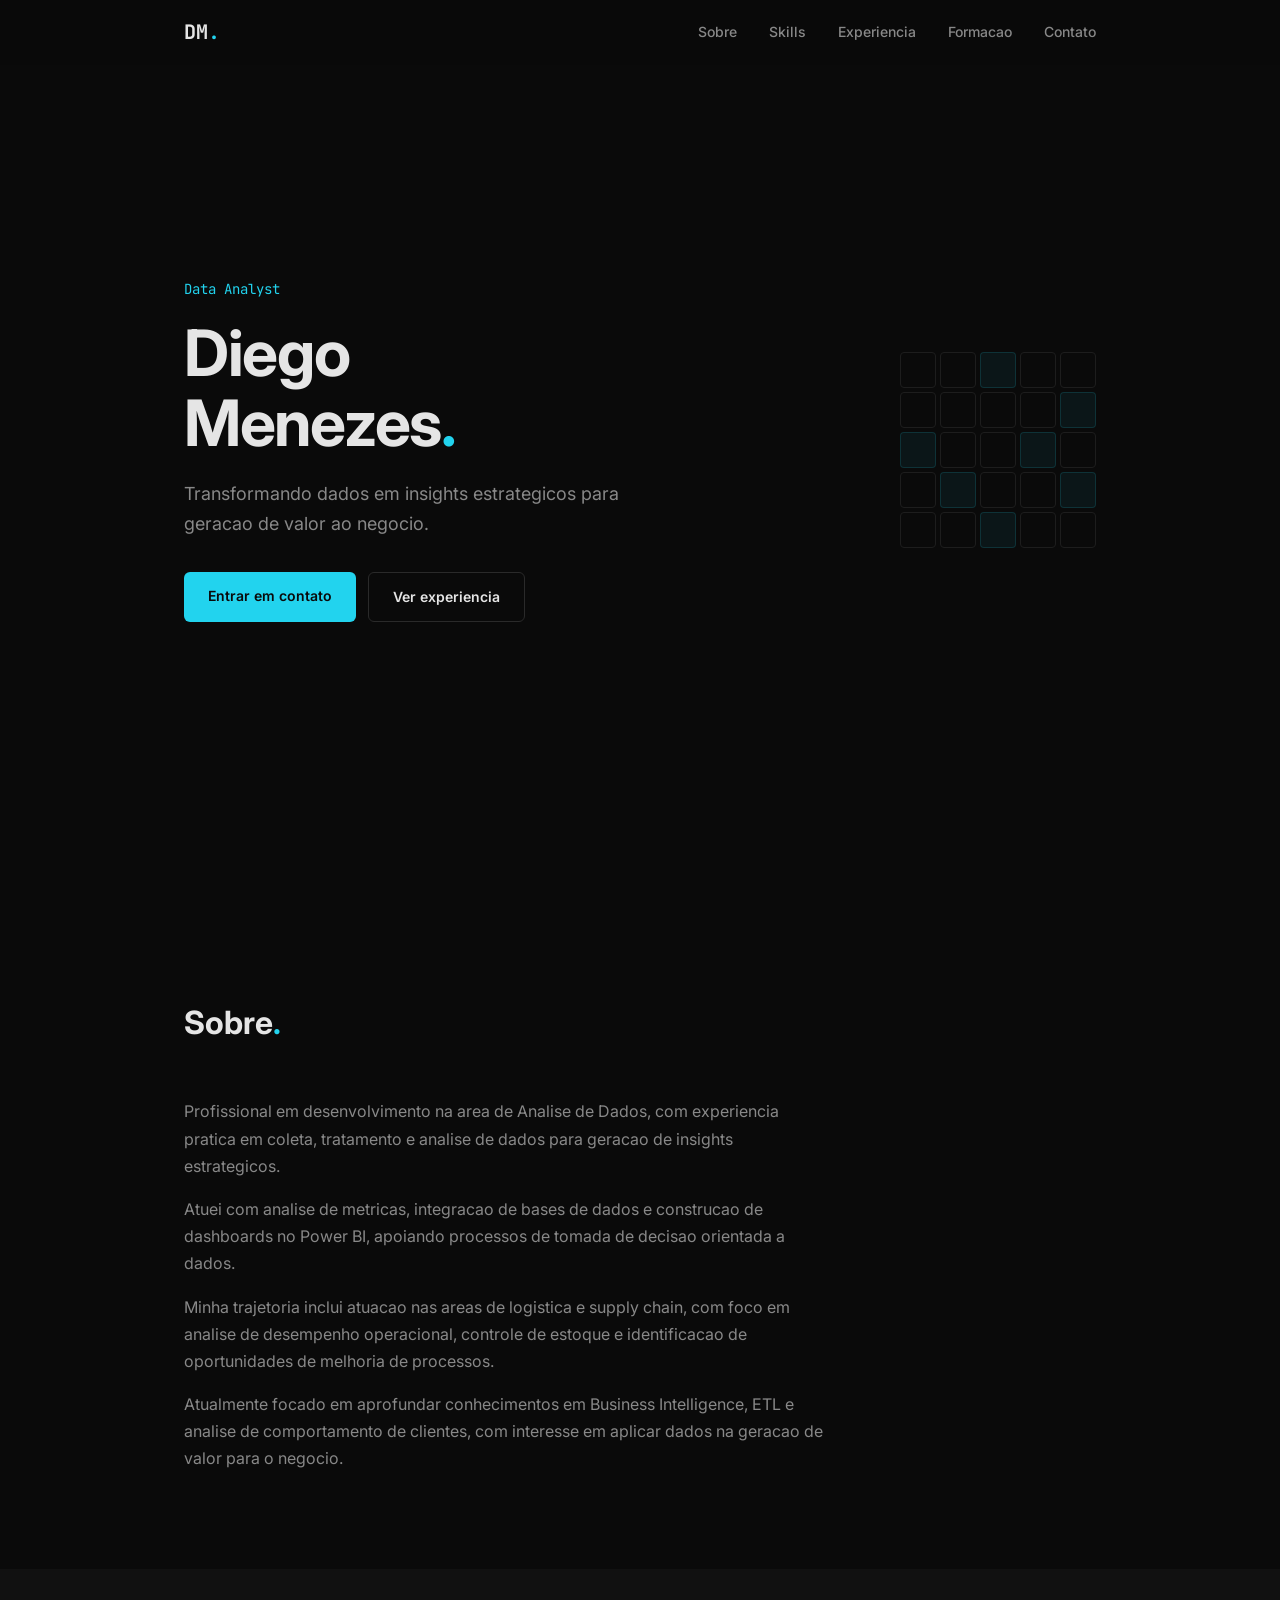
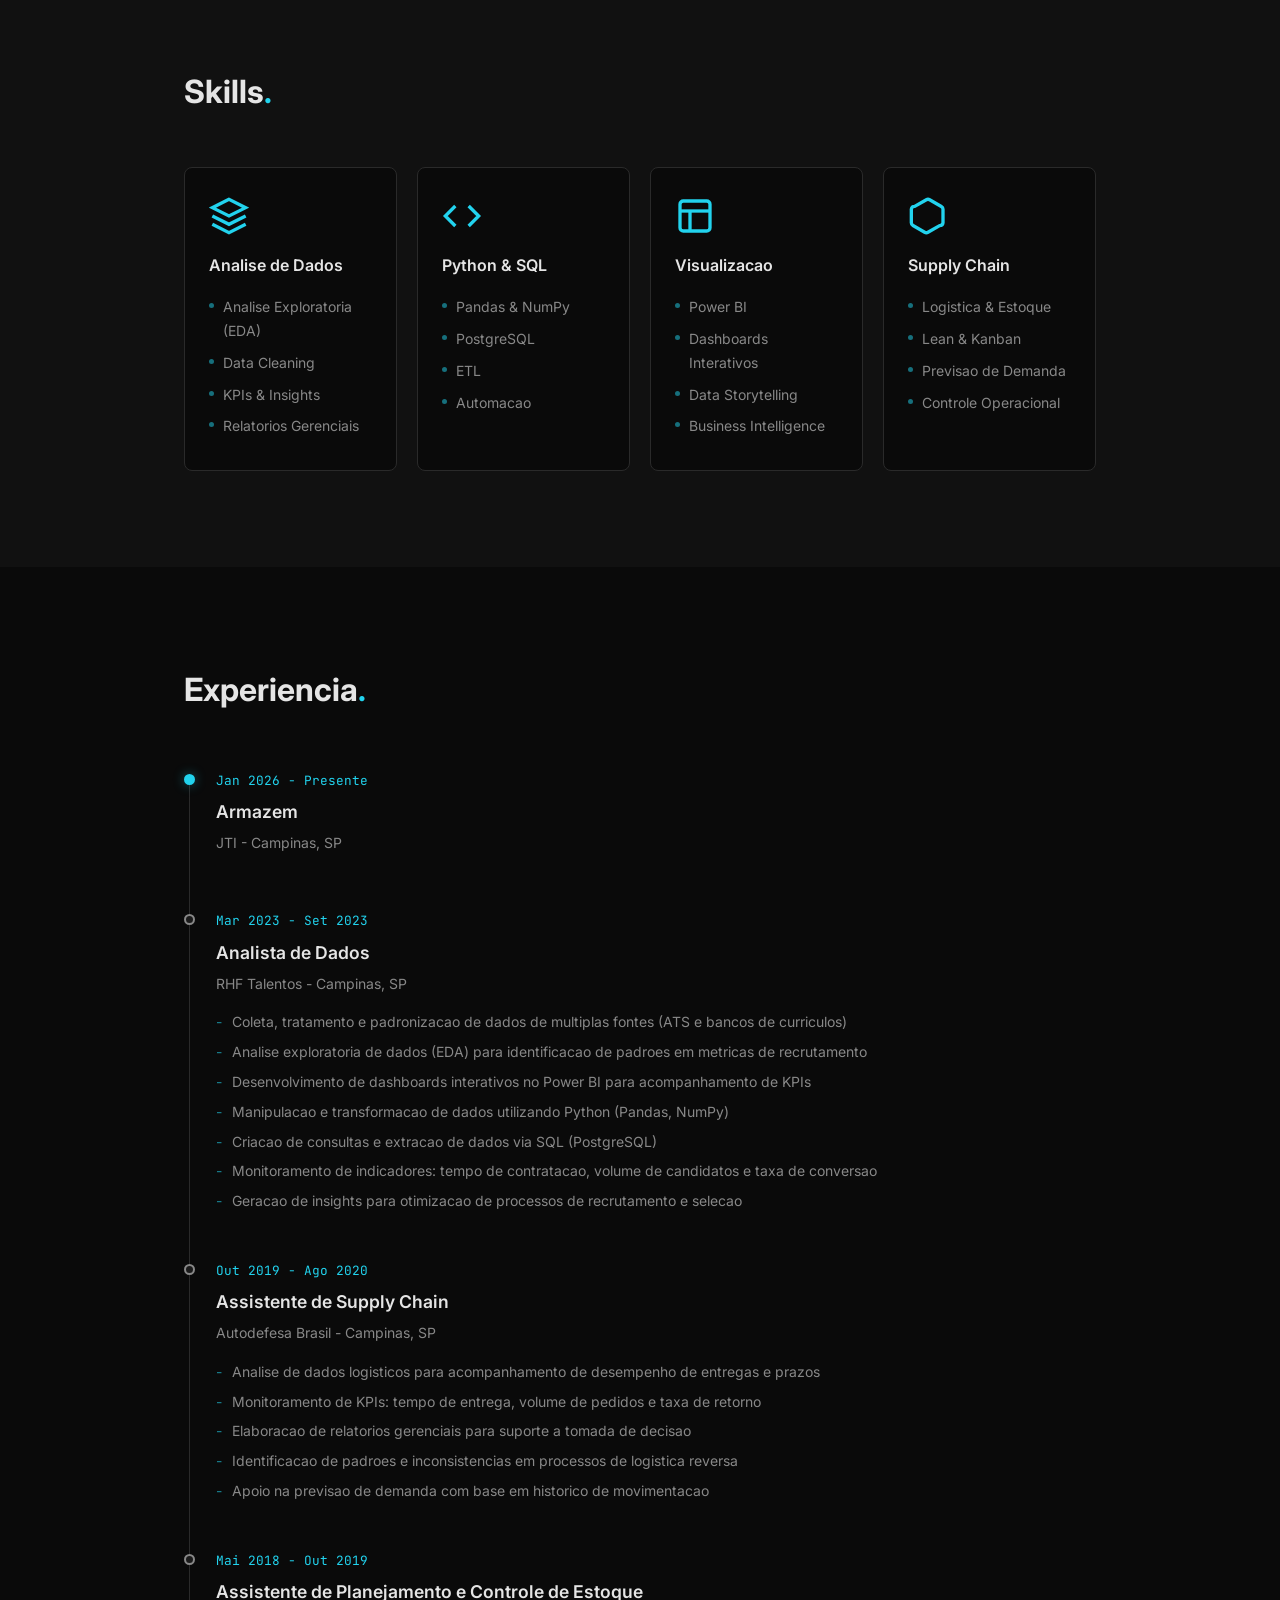
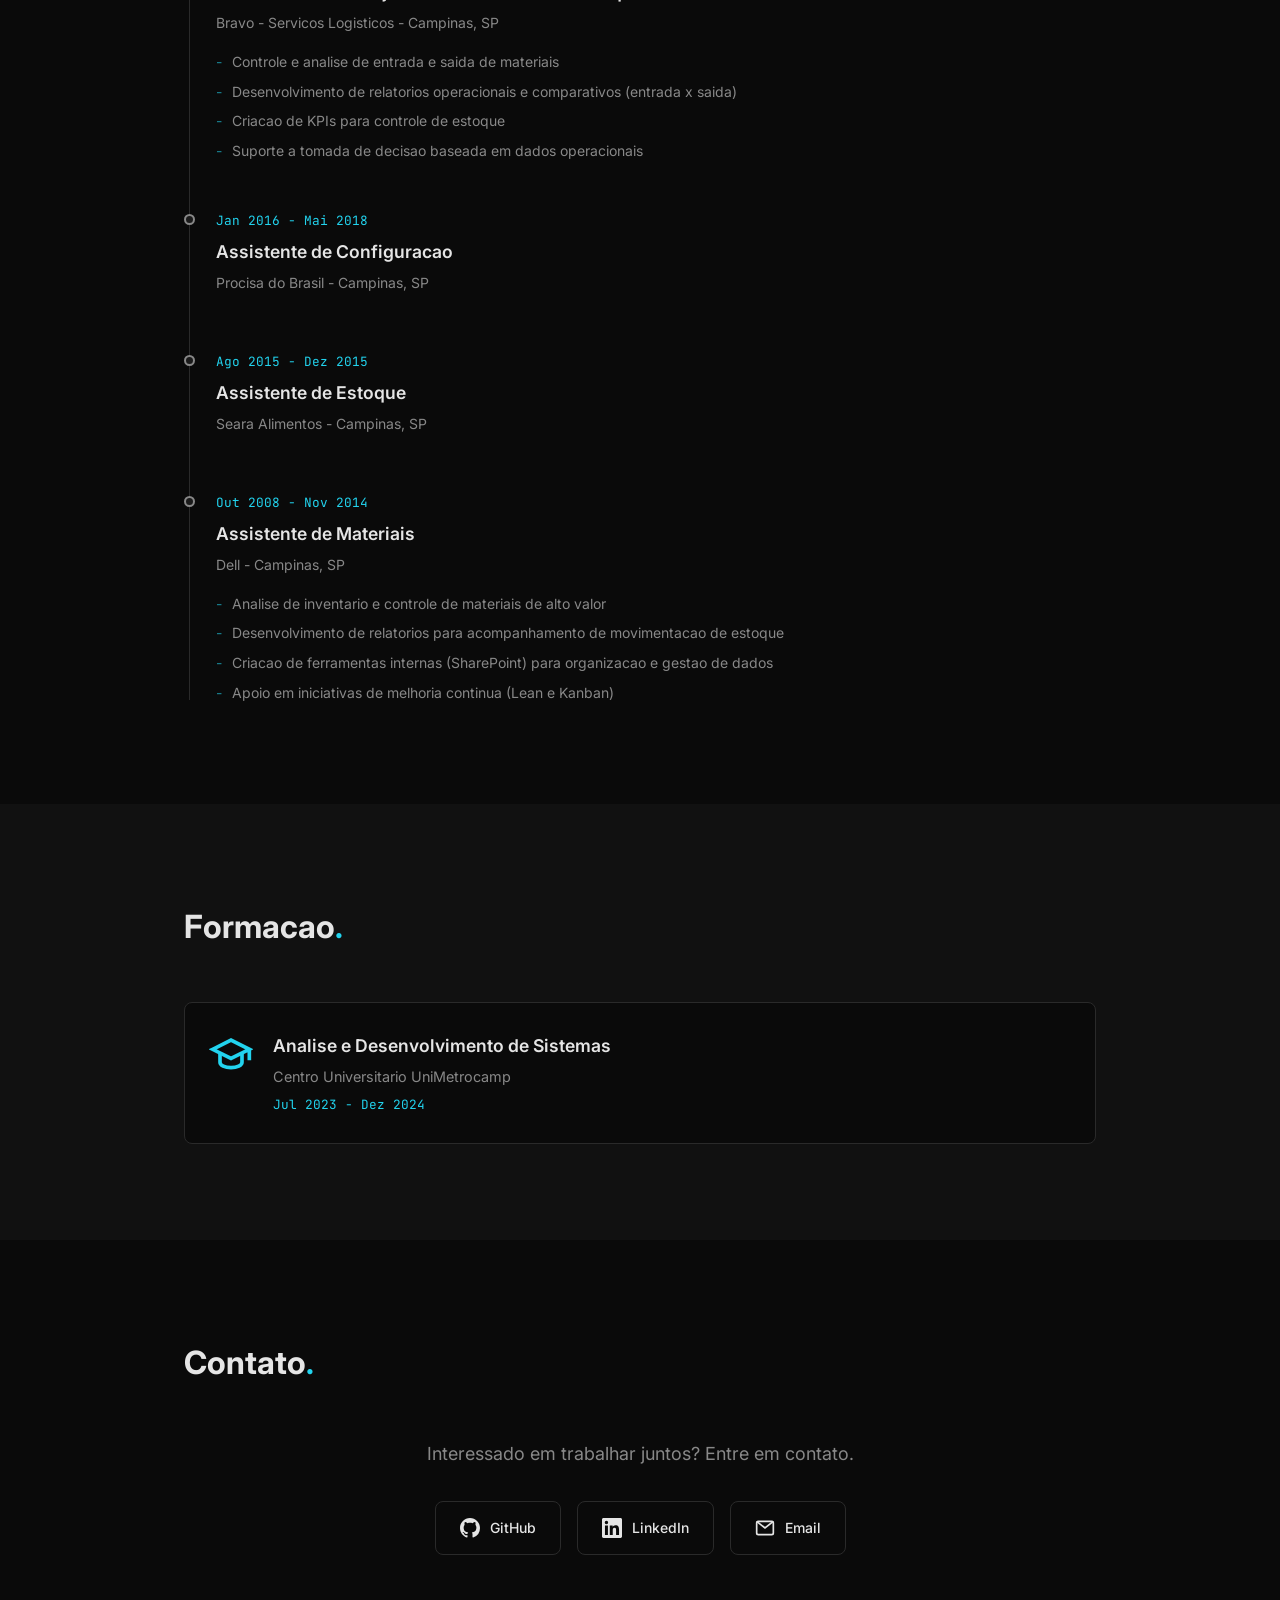
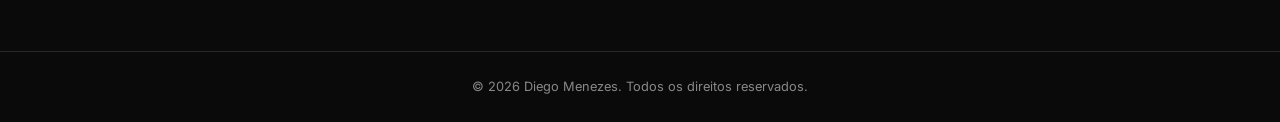
==== index.html @ 7a28c8d1 "Initial portfolio site for GitHub Pages Data Analyst portfolio with sections for about, skills, expe" ====
<!DOCTYPE html>
<html lang="pt-BR">
<head>
    <meta charset="UTF-8">
    <meta name="viewport" content="width=device-width, initial-scale=1.0">
    <title>Diego Menezes | Data Analyst</title>
    <meta name="description" content="Diego Menezes - Data Analyst especializado em Python, SQL, Power BI e Business Intelligence">
    <link rel="stylesheet" href="style.css">
    <link rel="preconnect" href="https://fonts.googleapis.com">
    <link rel="preconnect" href="https://fonts.gstatic.com" crossorigin>
    <link href="https://fonts.googleapis.com/css2?family=Inter:wght@400;500;600;700&family=JetBrains+Mono:wght@400;500&display=swap" rel="stylesheet">
</head>
<body>
    <!-- Navigation -->
    <nav id="navbar">
        <div class="nav-content">
            <a href="#" class="logo">DM<span class="accent">.</span></a>
            <ul class="nav-links">
                <li><a href="#about">Sobre</a></li>
                <li><a href="#skills">Skills</a></li>
                <li><a href="#experience">Experiencia</a></li>
                <li><a href="#education">Formacao</a></li>
                <li><a href="#contact">Contato</a></li>
            </ul>
            <button class="menu-toggle" aria-label="Menu">
                <span></span>
                <span></span>
                <span></span>
            </button>
        </div>
    </nav>

    <!-- Hero -->
    <header id="hero">
        <div class="hero-content">
            <p class="hero-tag">Data Analyst</p>
            <h1>Diego<br>Menezes<span class="accent">.</span></h1>
            <p class="hero-desc">Transformando dados em insights estrategicos para geracao de valor ao negocio.</p>
            <div class="hero-cta">
                <a href="#contact" class="btn btn-primary">Entrar em contato</a>
                <a href="#experience" class="btn btn-outline">Ver experiencia</a>
            </div>
        </div>
        <div class="hero-visual">
            <div class="data-grid">
                <div class="grid-cell"></div><div class="grid-cell"></div><div class="grid-cell active"></div><div class="grid-cell"></div><div class="grid-cell"></div>
                <div class="grid-cell"></div><div class="grid-cell active"></div><div class="grid-cell"></div><div class="grid-cell"></div><div class="grid-cell active"></div>
                <div class="grid-cell active"></div><div class="grid-cell"></div><div class="grid-cell"></div><div class="grid-cell active"></div><div class="grid-cell"></div>
                <div class="grid-cell"></div><div class="grid-cell active"></div><div class="grid-cell"></div><div class="grid-cell"></div><div class="grid-cell active"></div>
                <div class="grid-cell"></div><div class="grid-cell"></div><div class="grid-cell active"></div><div class="grid-cell"></div><div class="grid-cell"></div>
            </div>
        </div>
    </header>

    <!-- About -->
    <section id="about" class="section">
        <div class="container">
            <h2 class="section-title">Sobre<span class="accent">.</span></h2>
            <div class="about-content">
                <p>Profissional em desenvolvimento na area de Analise de Dados, com experiencia pratica em coleta, tratamento e analise de dados para geracao de insights estrategicos.</p>
                <p>Atuei com analise de metricas, integracao de bases de dados e construcao de dashboards no Power BI, apoiando processos de tomada de decisao orientada a dados.</p>
                <p>Minha trajetoria inclui atuacao nas areas de logistica e supply chain, com foco em analise de desempenho operacional, controle de estoque e identificacao de oportunidades de melhoria de processos.</p>
                <p>Atualmente focado em aprofundar conhecimentos em Business Intelligence, ETL e analise de comportamento de clientes, com interesse em aplicar dados na geracao de valor para o negocio.</p>
            </div>
        </div>
    </section>

    <!-- Skills -->
    <section id="skills" class="section section-alt">
        <div class="container">
            <h2 class="section-title">Skills<span class="accent">.</span></h2>
            <div class="skills-grid">
                <div class="skill-card">
                    <div class="skill-icon">
                        <svg viewBox="0 0 24 24" fill="none" stroke="currentColor" stroke-width="2"><path d="M12 2L2 7l10 5 10-5-10-5zM2 17l10 5 10-5M2 12l10 5 10-5"/></svg>
                    </div>
                    <h3>Analise de Dados</h3>
                    <ul>
                        <li>Analise Exploratoria (EDA)</li>
                        <li>Data Cleaning</li>
                        <li>KPIs & Insights</li>
                        <li>Relatorios Gerenciais</li>
                    </ul>
                </div>
                <div class="skill-card">
                    <div class="skill-icon">
                        <svg viewBox="0 0 24 24" fill="none" stroke="currentColor" stroke-width="2"><polyline points="16 18 22 12 16 6"/><polyline points="8 6 2 12 8 18"/></svg>
                    </div>
                    <h3>Python & SQL</h3>
                    <ul>
                        <li>Pandas & NumPy</li>
                        <li>PostgreSQL</li>
                        <li>ETL</li>
                        <li>Automacao</li>
                    </ul>
                </div>
                <div class="skill-card">
                    <div class="skill-icon">
                        <svg viewBox="0 0 24 24" fill="none" stroke="currentColor" stroke-width="2"><rect x="3" y="3" width="18" height="18" rx="2"/><line x1="3" y1="9" x2="21" y2="9"/><line x1="9" y1="21" x2="9" y2="9"/></svg>
                    </div>
                    <h3>Visualizacao</h3>
                    <ul>
                        <li>Power BI</li>
                        <li>Dashboards Interativos</li>
                        <li>Data Storytelling</li>
                        <li>Business Intelligence</li>
                    </ul>
                </div>
                <div class="skill-card">
                    <div class="skill-icon">
                        <svg viewBox="0 0 24 24" fill="none" stroke="currentColor" stroke-width="2"><path d="M21 16V8a2 2 0 00-1-1.73l-7-4a2 2 0 00-2 0l-7 4A2 2 0 002 8v8a2 2 0 001 1.73l7 4a2 2 0 002 0l7-4A2 2 0 0021 16z"/></svg>
                    </div>
                    <h3>Supply Chain</h3>
                    <ul>
                        <li>Logistica & Estoque</li>
                        <li>Lean & Kanban</li>
                        <li>Previsao de Demanda</li>
                        <li>Controle Operacional</li>
                    </ul>
                </div>
            </div>
        </div>
    </section>

    <!-- Experience -->
    <section id="experience" class="section">
        <div class="container">
            <h2 class="section-title">Experiencia<span class="accent">.</span></h2>
            <div class="timeline">
                <div class="timeline-item current">
                    <div class="timeline-marker"></div>
                    <div class="timeline-content">
                        <span class="timeline-date">Jan 2026 - Presente</span>
                        <h3>Armazem</h3>
                        <p class="timeline-company">JTI - Campinas, SP</p>
                    </div>
                </div>
                <div class="timeline-item">
                    <div class="timeline-marker"></div>
                    <div class="timeline-content">
                        <span class="timeline-date">Mar 2023 - Set 2023</span>
                        <h3>Analista de Dados</h3>
                        <p class="timeline-company">RHF Talentos - Campinas, SP</p>
                        <ul class="timeline-details">
                            <li>Coleta, tratamento e padronizacao de dados de multiplas fontes (ATS e bancos de curriculos)</li>
                            <li>Analise exploratoria de dados (EDA) para identificacao de padroes em metricas de recrutamento</li>
                            <li>Desenvolvimento de dashboards interativos no Power BI para acompanhamento de KPIs</li>
                            <li>Manipulacao e transformacao de dados utilizando Python (Pandas, NumPy)</li>
                            <li>Criacao de consultas e extracao de dados via SQL (PostgreSQL)</li>
                            <li>Monitoramento de indicadores: tempo de contratacao, volume de candidatos e taxa de conversao</li>
                            <li>Geracao de insights para otimizacao de processos de recrutamento e selecao</li>
                        </ul>
                    </div>
                </div>
                <div class="timeline-item">
                    <div class="timeline-marker"></div>
                    <div class="timeline-content">
                        <span class="timeline-date">Out 2019 - Ago 2020</span>
                        <h3>Assistente de Supply Chain</h3>
                        <p class="timeline-company">Autodefesa Brasil - Campinas, SP</p>
                        <ul class="timeline-details">
                            <li>Analise de dados logisticos para acompanhamento de desempenho de entregas e prazos</li>
                            <li>Monitoramento de KPIs: tempo de entrega, volume de pedidos e taxa de retorno</li>
                            <li>Elaboracao de relatorios gerenciais para suporte a tomada de decisao</li>
                            <li>Identificacao de padroes e inconsistencias em processos de logistica reversa</li>
                            <li>Apoio na previsao de demanda com base em historico de movimentacao</li>
                        </ul>
                    </div>
                </div>
                <div class="timeline-item">
                    <div class="timeline-marker"></div>
                    <div class="timeline-content">
                        <span class="timeline-date">Mai 2018 - Out 2019</span>
                        <h3>Assistente de Planejamento e Controle de Estoque</h3>
                        <p class="timeline-company">Bravo - Servicos Logisticos - Campinas, SP</p>
                        <ul class="timeline-details">
                            <li>Controle e analise de entrada e saida de materiais</li>
                            <li>Desenvolvimento de relatorios operacionais e comparativos (entrada x saida)</li>
                            <li>Criacao de KPIs para controle de estoque</li>
                            <li>Suporte a tomada de decisao baseada em dados operacionais</li>
                        </ul>
                    </div>
                </div>
                <div class="timeline-item">
                    <div class="timeline-marker"></div>
                    <div class="timeline-content">
                        <span class="timeline-date">Jan 2016 - Mai 2018</span>
                        <h3>Assistente de Configuracao</h3>
                        <p class="timeline-company">Procisa do Brasil - Campinas, SP</p>
                    </div>
                </div>
                <div class="timeline-item">
                    <div class="timeline-marker"></div>
                    <div class="timeline-content">
                        <span class="timeline-date">Ago 2015 - Dez 2015</span>
                        <h3>Assistente de Estoque</h3>
                        <p class="timeline-company">Seara Alimentos - Campinas, SP</p>
                    </div>
                </div>
                <div class="timeline-item">
                    <div class="timeline-marker"></div>
                    <div class="timeline-content">
                        <span class="timeline-date">Out 2008 - Nov 2014</span>
                        <h3>Assistente de Materiais</h3>
                        <p class="timeline-company">Dell - Campinas, SP</p>
                        <ul class="timeline-details">
                            <li>Analise de inventario e controle de materiais de alto valor</li>
                            <li>Desenvolvimento de relatorios para acompanhamento de movimentacao de estoque</li>
                            <li>Criacao de ferramentas internas (SharePoint) para organizacao e gestao de dados</li>
                            <li>Apoio em iniciativas de melhoria continua (Lean e Kanban)</li>
                        </ul>
                    </div>
                </div>
            </div>
        </div>
    </section>

    <!-- Education -->
    <section id="education" class="section section-alt">
        <div class="container">
            <h2 class="section-title">Formacao<span class="accent">.</span></h2>
            <div class="education-card">
                <div class="edu-icon">
                    <svg viewBox="0 0 24 24" fill="none" stroke="currentColor" stroke-width="2"><path d="M22 10v6M2 10l10-5 10 5-10 5z"/><path d="M6 12v5c0 1.66 2.69 3 6 3s6-1.34 6-3v-5"/></svg>
                </div>
                <div>
                    <h3>Analise e Desenvolvimento de Sistemas</h3>
                    <p class="edu-school">Centro Universitario UniMetrocamp</p>
                    <p class="edu-date">Jul 2023 - Dez 2024</p>
                </div>
            </div>
        </div>
    </section>

    <!-- Contact -->
    <section id="contact" class="section">
        <div class="container">
            <h2 class="section-title">Contato<span class="accent">.</span></h2>
            <div class="contact-content">
                <p class="contact-text">Interessado em trabalhar juntos? Entre em contato.</p>
                <div class="contact-links">
                    <a href="https://github.com/diegowmenezes" target="_blank" rel="noopener" class="contact-card">
                        <svg viewBox="0 0 24 24" fill="currentColor"><path d="M12 0C5.37 0 0 5.37 0 12c0 5.31 3.435 9.795 8.205 11.385.6.105.825-.255.825-.57 0-.285-.015-1.23-.015-2.235-3.015.555-3.795-.735-4.035-1.41-.135-.345-.72-1.41-1.23-1.695-.42-.225-1.02-.78-.015-.795.945-.015 1.62.87 1.845 1.23 1.08 1.815 2.805 1.305 3.495.99.105-.78.42-1.305.765-1.605-2.67-.3-5.46-1.335-5.46-5.925 0-1.305.465-2.385 1.23-3.225-.12-.3-.54-1.53.12-3.18 0 0 1.005-.315 3.3 1.23.96-.27 1.98-.405 3-.405s2.04.135 3 .405c2.295-1.56 3.3-1.23 3.3-1.23.66 1.65.24 2.88.12 3.18.765.84 1.23 1.905 1.23 3.225 0 4.605-2.805 5.625-5.475 5.925.435.375.81 1.095.81 2.22 0 1.605-.015 2.895-.015 3.3 0 .315.225.69.825.57A12.02 12.02 0 0024 12c0-6.63-5.37-12-12-12z"/></svg>
                        <span>GitHub</span>
                    </a>
                    <a href="https://linkedin.com/in/diegowmenezes" target="_blank" rel="noopener" class="contact-card">
                        <svg viewBox="0 0 24 24" fill="currentColor"><path d="M20.447 20.452h-3.554v-5.569c0-1.328-.027-3.037-1.852-3.037-1.853 0-2.136 1.445-2.136 2.939v5.667H9.351V9h3.414v1.561h.046c.477-.9 1.637-1.85 3.37-1.85 3.601 0 4.267 2.37 4.267 5.455v6.286zM5.337 7.433a2.062 2.062 0 01-2.063-2.065 2.064 2.064 0 112.063 2.065zm1.782 13.019H3.555V9h3.564v11.452zM22.225 0H1.771C.792 0 0 .774 0 1.729v20.542C0 23.227.792 24 1.771 24h20.451C23.2 24 24 23.227 24 22.271V1.729C24 .774 23.2 0 22.222 0h.003z"/></svg>
                        <span>LinkedIn</span>
                    </a>
                    <a href="mailto:diego.w.menezes@gmail.com" class="contact-card">
                        <svg viewBox="0 0 24 24" fill="none" stroke="currentColor" stroke-width="2"><rect x="2" y="4" width="20" height="16" rx="2"/><path d="M22 4l-10 8L2 4"/></svg>
                        <span>Email</span>
                    </a>
                </div>
            </div>
        </div>
    </section>

    <!-- Footer -->
    <footer>
        <div class="container">
            <p>&copy; 2026 Diego Menezes. Todos os direitos reservados.</p>
        </div>
    </footer>

    <script src="script.js"></script>
</body>
</html>
---- style.css ----
/* Reset & Base */
*,
*::before,
*::after {
    margin: 0;
    padding: 0;
    box-sizing: border-box;
}

:root {
    --bg: #0a0a0a;
    --bg-alt: #111111;
    --surface: #1a1a1a;
    --border: #2a2a2a;
    --text: #e5e5e5;
    --text-muted: #888888;
    --accent: #22d3ee;
    --accent-dim: rgba(34, 211, 238, 0.1);
    --accent-border: rgba(34, 211, 238, 0.25);
    --font-sans: 'Inter', -apple-system, sans-serif;
    --font-mono: 'JetBrains Mono', monospace;
    --max-width: 960px;
}

html {
    scroll-behavior: smooth;
    scroll-padding-top: 80px;
}

body {
    font-family: var(--font-sans);
    background: var(--bg);
    color: var(--text);
    line-height: 1.7;
    -webkit-font-smoothing: antialiased;
}

.accent {
    color: var(--accent);
}

.container {
    max-width: var(--max-width);
    margin: 0 auto;
    padding: 0 24px;
}

/* Navigation */
#navbar {
    position: fixed;
    top: 0;
    left: 0;
    right: 0;
    z-index: 100;
    background: rgba(10, 10, 10, 0.85);
    backdrop-filter: blur(12px);
    border-bottom: 1px solid transparent;
    transition: border-color 0.3s;
}

#navbar.scrolled {
    border-bottom-color: var(--border);
}

.nav-content {
    max-width: var(--max-width);
    margin: 0 auto;
    padding: 0 24px;
    display: flex;
    justify-content: space-between;
    align-items: center;
    height: 64px;
}

.logo {
    font-family: var(--font-mono);
    font-size: 1.25rem;
    font-weight: 700;
    color: var(--text);
    text-decoration: none;
}

.nav-links {
    display: flex;
    gap: 32px;
    list-style: none;
}

.nav-links a {
    color: var(--text-muted);
    text-decoration: none;
    font-size: 0.875rem;
    font-weight: 500;
    transition: color 0.2s;
}

.nav-links a:hover {
    color: var(--accent);
}

.menu-toggle {
    display: none;
    flex-direction: column;
    gap: 5px;
    background: none;
    border: none;
    cursor: pointer;
    padding: 4px;
}

.menu-toggle span {
    width: 20px;
    height: 2px;
    background: var(--text);
    transition: 0.3s;
}

/* Hero */
#hero {
    min-height: 100vh;
    display: flex;
    align-items: center;
    justify-content: space-between;
    padding: 0 24px;
    max-width: var(--max-width);
    margin: 0 auto;
    gap: 40px;
}

.hero-content {
    flex: 1;
}

.hero-tag {
    font-family: var(--font-mono);
    font-size: 0.875rem;
    color: var(--accent);
    margin-bottom: 16px;
}

.hero-content h1 {
    font-size: clamp(2.5rem, 6vw, 4rem);
    font-weight: 700;
    line-height: 1.1;
    letter-spacing: -0.02em;
    margin-bottom: 20px;
}

.hero-desc {
    color: var(--text-muted);
    font-size: 1.125rem;
    max-width: 480px;
    margin-bottom: 32px;
}

.hero-cta {
    display: flex;
    gap: 12px;
    flex-wrap: wrap;
}

.btn {
    display: inline-block;
    padding: 12px 24px;
    border-radius: 6px;
    font-size: 0.875rem;
    font-weight: 600;
    text-decoration: none;
    transition: all 0.2s;
    cursor: pointer;
}

.btn-primary {
    background: var(--accent);
    color: var(--bg);
}

.btn-primary:hover {
    background: #06b6d4;
}

.btn-outline {
    border: 1px solid var(--border);
    color: var(--text);
}

.btn-outline:hover {
    border-color: var(--accent);
    color: var(--accent);
}

/* Data Grid Visual */
.hero-visual {
    flex-shrink: 0;
    opacity: 0.6;
}

.data-grid {
    display: grid;
    grid-template-columns: repeat(5, 36px);
    grid-template-rows: repeat(5, 36px);
    gap: 4px;
}

.grid-cell {
    border: 1px solid var(--border);
    border-radius: 4px;
    transition: all 0.5s;
}

.grid-cell.active {
    background: var(--accent-dim);
    border-color: var(--accent-border);
}

/* Sections */
.section {
    padding: 96px 0;
}

.section-alt {
    background: var(--bg-alt);
}

.section-title {
    font-size: 2rem;
    font-weight: 700;
    margin-bottom: 48px;
}

/* About */
.about-content p {
    color: var(--text-muted);
    margin-bottom: 16px;
    max-width: 640px;
    font-size: 1rem;
}

.about-content p:last-child {
    margin-bottom: 0;
}

/* Skills */
.skills-grid {
    display: grid;
    grid-template-columns: repeat(auto-fit, minmax(200px, 1fr));
    gap: 20px;
}

.skill-card {
    background: var(--bg);
    border: 1px solid var(--border);
    border-radius: 8px;
    padding: 28px 24px;
    transition: border-color 0.2s;
}

.skill-card:hover {
    border-color: var(--accent-border);
}

.skill-icon {
    width: 40px;
    height: 40px;
    color: var(--accent);
    margin-bottom: 16px;
}

.skill-icon svg {
    width: 100%;
    height: 100%;
}

.skill-card h3 {
    font-size: 1rem;
    font-weight: 600;
    margin-bottom: 12px;
}

.skill-card ul {
    list-style: none;
}

.skill-card li {
    color: var(--text-muted);
    font-size: 0.875rem;
    padding: 4px 0;
    position: relative;
    padding-left: 14px;
}

.skill-card li::before {
    content: '';
    position: absolute;
    left: 0;
    top: 12px;
    width: 5px;
    height: 5px;
    border-radius: 50%;
    background: var(--accent);
    opacity: 0.5;
}

/* Timeline */
.timeline {
    position: relative;
    padding-left: 32px;
}

.timeline::before {
    content: '';
    position: absolute;
    left: 5px;
    top: 8px;
    bottom: 8px;
    width: 1px;
    background: var(--border);
}

.timeline-item {
    position: relative;
    padding-bottom: 40px;
}

.timeline-item:last-child {
    padding-bottom: 0;
}

.timeline-marker {
    position: absolute;
    left: -32px;
    top: 8px;
    width: 11px;
    height: 11px;
    border-radius: 50%;
    background: var(--surface);
    border: 2px solid var(--text-muted);
}

.timeline-item.current .timeline-marker {
    border-color: var(--accent);
    background: var(--accent);
    box-shadow: 0 0 12px rgba(34, 211, 238, 0.4);
}

.timeline-date {
    font-family: var(--font-mono);
    font-size: 0.8rem;
    color: var(--accent);
}

.timeline-content h3 {
    font-size: 1.1rem;
    font-weight: 600;
    margin: 4px 0;
}

.timeline-company {
    color: var(--text-muted);
    font-size: 0.875rem;
    margin-bottom: 12px;
}

.timeline-details {
    list-style: none;
    margin-top: 8px;
}

.timeline-details li {
    color: var(--text-muted);
    font-size: 0.875rem;
    padding: 3px 0;
    padding-left: 16px;
    position: relative;
}

.timeline-details li::before {
    content: '-';
    position: absolute;
    left: 0;
    color: var(--accent);
    opacity: 0.6;
}

/* Education */
.education-card {
    display: flex;
    align-items: flex-start;
    gap: 20px;
    background: var(--bg);
    border: 1px solid var(--border);
    border-radius: 8px;
    padding: 28px 24px;
}

.edu-icon {
    width: 44px;
    height: 44px;
    color: var(--accent);
    flex-shrink: 0;
}

.edu-icon svg {
    width: 100%;
    height: 100%;
}

.education-card h3 {
    font-size: 1.1rem;
    font-weight: 600;
    margin-bottom: 4px;
}

.edu-school {
    color: var(--text-muted);
    font-size: 0.9rem;
}

.edu-date {
    font-family: var(--font-mono);
    font-size: 0.8rem;
    color: var(--accent);
    margin-top: 4px;
}

/* Contact */
.contact-content {
    text-align: center;
}

.contact-text {
    color: var(--text-muted);
    font-size: 1.125rem;
    margin-bottom: 32px;
}

.contact-links {
    display: flex;
    justify-content: center;
    gap: 16px;
    flex-wrap: wrap;
}

.contact-card {
    display: flex;
    align-items: center;
    gap: 10px;
    padding: 14px 24px;
    border: 1px solid var(--border);
    border-radius: 8px;
    color: var(--text);
    text-decoration: none;
    font-size: 0.875rem;
    font-weight: 500;
    transition: all 0.2s;
}

.contact-card:hover {
    border-color: var(--accent);
    color: var(--accent);
}

.contact-card svg {
    width: 20px;
    height: 20px;
}

/* Footer */
footer {
    border-top: 1px solid var(--border);
    padding: 24px 0;
    text-align: center;
}

footer p {
    color: var(--text-muted);
    font-size: 0.8rem;
}

/* Mobile */
@media (max-width: 768px) {
    .nav-links {
        display: none;
        position: absolute;
        top: 64px;
        left: 0;
        right: 0;
        flex-direction: column;
        background: rgba(10, 10, 10, 0.97);
        padding: 20px 24px;
        gap: 20px;
        border-bottom: 1px solid var(--border);
    }

    .nav-links.open {
        display: flex;
    }

    .menu-toggle {
        display: flex;
    }

    #hero {
        flex-direction: column;
        padding-top: 120px;
        text-align: center;
        min-height: auto;
        padding-bottom: 64px;
    }

    .hero-desc {
        margin-left: auto;
        margin-right: auto;
    }

    .hero-cta {
        justify-content: center;
    }

    .hero-visual {
        display: none;
    }

    .skills-grid {
        grid-template-columns: 1fr 1fr;
    }

    .timeline {
        padding-left: 24px;
    }

    .timeline-marker {
        left: -24px;
    }

    .timeline-details {
        display: none;
    }

    .timeline-item:hover .timeline-details,
    .timeline-item:focus-within .timeline-details {
        display: block;
    }

    .education-card {
        flex-direction: column;
        gap: 12px;
    }
}

@media (max-width: 480px) {
    .skills-grid {
        grid-template-columns: 1fr;
    }

    .hero-content h1 {
        font-size: 2.25rem;
    }
}
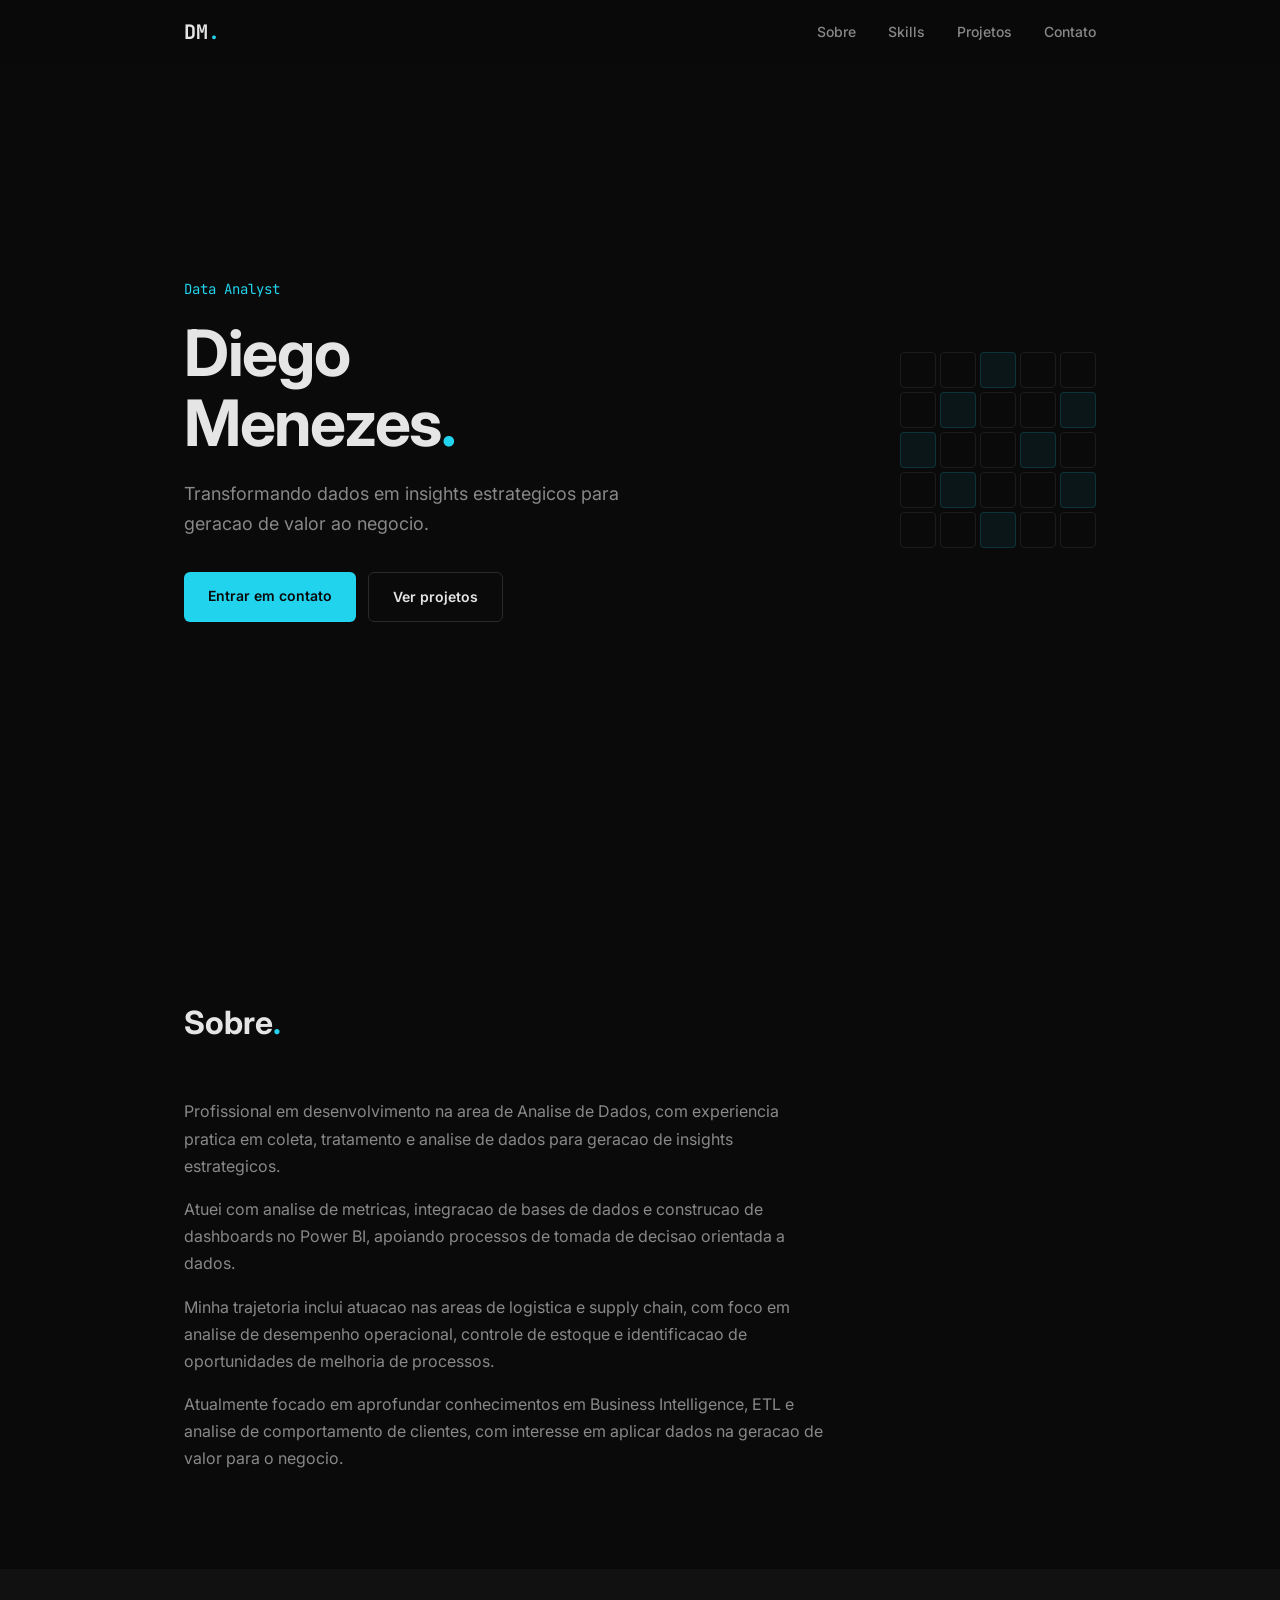
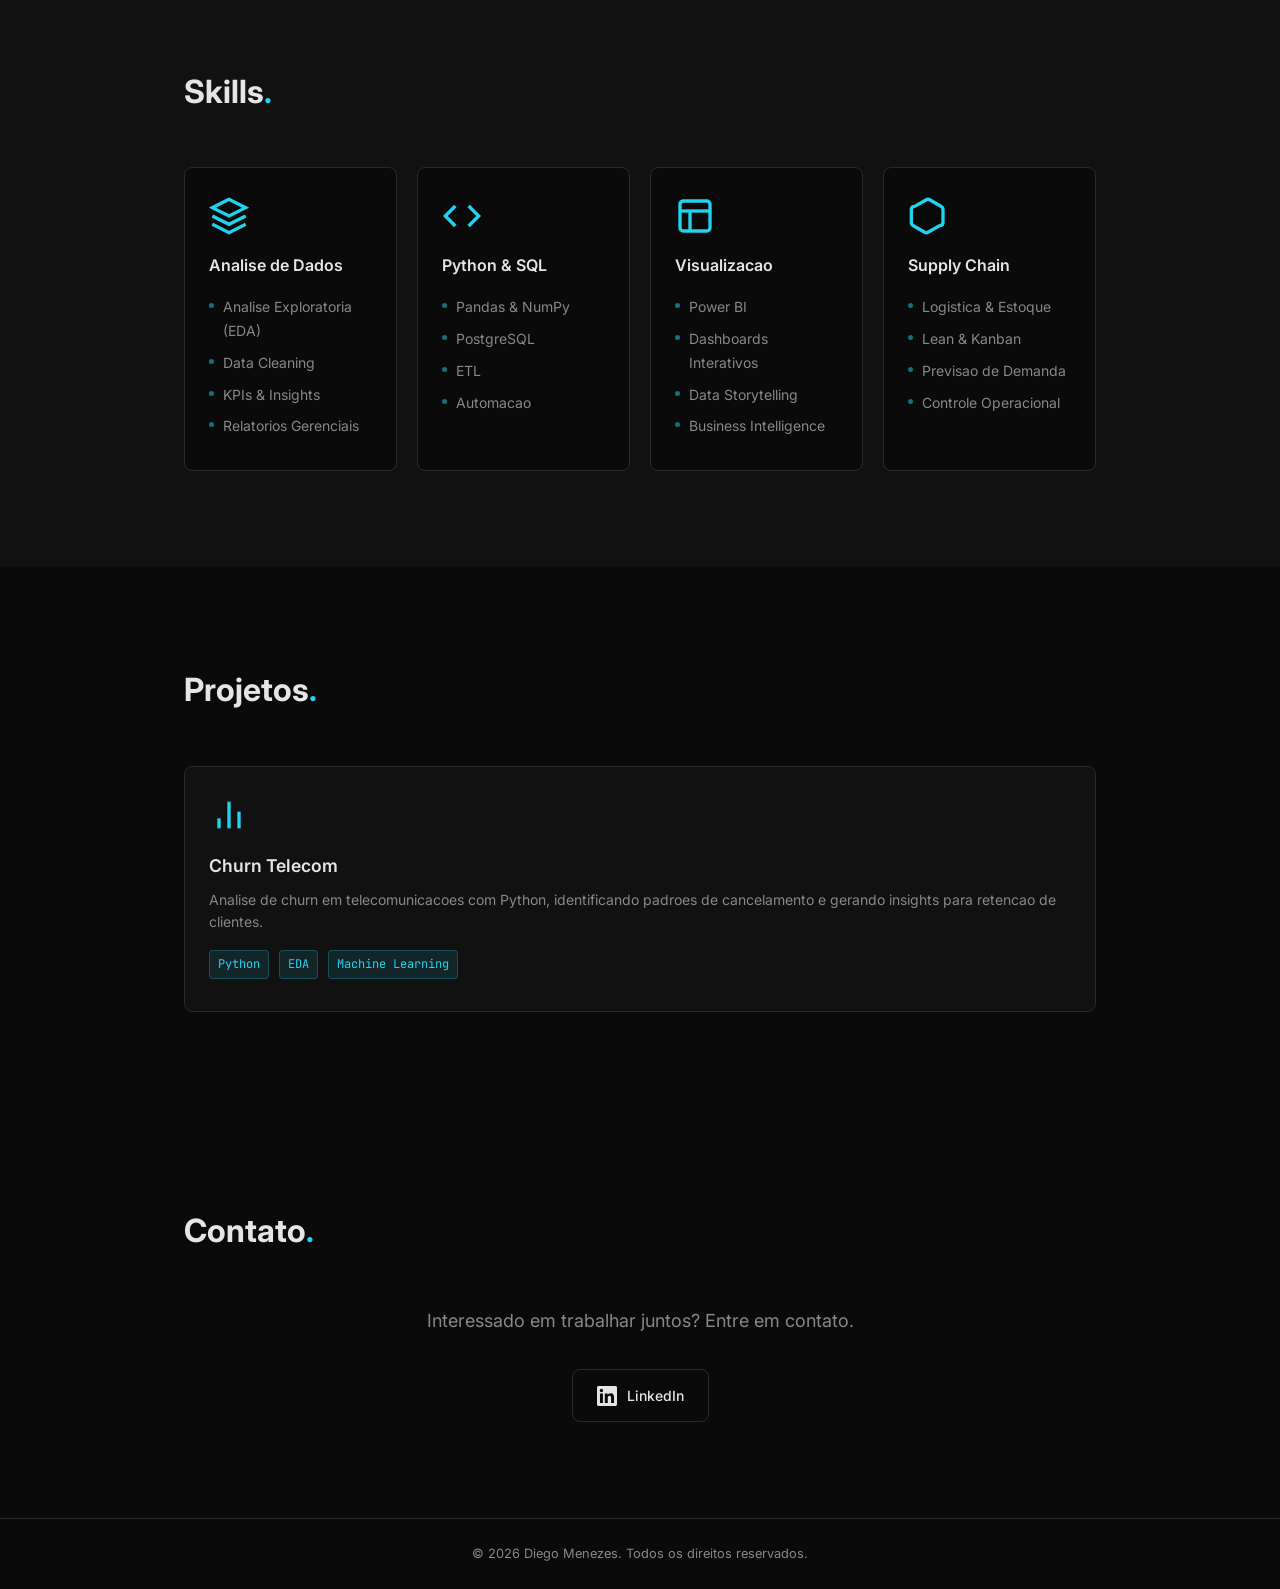
==== commit 9147d4c5: "Replace Experience and Education sections with Projects section Remove timeline-based experience and" ====
--- a/index.html
+++ b/index.html
@@ -18,8 +18,7 @@
             <ul class="nav-links">
                 <li><a href="#about">Sobre</a></li>
                 <li><a href="#skills">Skills</a></li>
-                <li><a href="#experience">Experiencia</a></li>
-                <li><a href="#education">Formacao</a></li>
+                <li><a href="#projects">Projetos</a></li>
                 <li><a href="#contact">Contato</a></li>
             </ul>
             <button class="menu-toggle" aria-label="Menu">
@@ -38,7 +37,7 @@
             <p class="hero-desc">Transformando dados em insights estrategicos para geracao de valor ao negocio.</p>
             <div class="hero-cta">
                 <a href="#contact" class="btn btn-primary">Entrar em contato</a>
-                <a href="#experience" class="btn btn-outline">Ver experiencia</a>
+                <a href="#projects" class="btn btn-outline">Ver projetos</a>
             </div>
         </div>
         <div class="hero-visual">
@@ -122,112 +121,21 @@
         </div>
     </section>
 
-    <!-- Experience -->
-    <section id="experience" class="section">
+    <!-- Projects -->
+    <section id="projects" class="section">
         <div class="container">
-            <h2 class="section-title">Experiencia<span class="accent">.</span></h2>
-            <div class="timeline">
-                <div class="timeline-item current">
-                    <div class="timeline-marker"></div>
-                    <div class="timeline-content">
-                        <span class="timeline-date">Jan 2026 - Presente</span>
-                        <h3>Armazem</h3>
-                        <p class="timeline-company">JTI - Campinas, SP</p>
+            <h2 class="section-title">Projetos<span class="accent">.</span></h2>
+            <div class="projects-grid">
+                <a href="https://github.com/diegowmenezes/projeto-churn-telecom" target="_blank" rel="noopener" class="project-card">
+                    <div class="project-icon">
+                        <svg viewBox="0 0 24 24" fill="none" stroke="currentColor" stroke-width="2"><path d="M18 20V10"/><path d="M12 20V4"/><path d="M6 20v-6"/></svg>
                     </div>
-                </div>
-                <div class="timeline-item">
-                    <div class="timeline-marker"></div>
-                    <div class="timeline-content">
-                        <span class="timeline-date">Mar 2023 - Set 2023</span>
-                        <h3>Analista de Dados</h3>
-                        <p class="timeline-company">RHF Talentos - Campinas, SP</p>
-                        <ul class="timeline-details">
-                            <li>Coleta, tratamento e padronizacao de dados de multiplas fontes (ATS e bancos de curriculos)</li>
-                            <li>Analise exploratoria de dados (EDA) para identificacao de padroes em metricas de recrutamento</li>
-                            <li>Desenvolvimento de dashboards interativos no Power BI para acompanhamento de KPIs</li>
-                            <li>Manipulacao e transformacao de dados utilizando Python (Pandas, NumPy)</li>
-                            <li>Criacao de consultas e extracao de dados via SQL (PostgreSQL)</li>
-                            <li>Monitoramento de indicadores: tempo de contratacao, volume de candidatos e taxa de conversao</li>
-                            <li>Geracao de insights para otimizacao de processos de recrutamento e selecao</li>
-                        </ul>
-                    </div>
-                </div>
-                <div class="timeline-item">
-                    <div class="timeline-marker"></div>
-                    <div class="timeline-content">
-                        <span class="timeline-date">Out 2019 - Ago 2020</span>
-                        <h3>Assistente de Supply Chain</h3>
-                        <p class="timeline-company">Autodefesa Brasil - Campinas, SP</p>
-                        <ul class="timeline-details">
-                            <li>Analise de dados logisticos para acompanhamento de desempenho de entregas e prazos</li>
-                            <li>Monitoramento de KPIs: tempo de entrega, volume de pedidos e taxa de retorno</li>
-                            <li>Elaboracao de relatorios gerenciais para suporte a tomada de decisao</li>
-                            <li>Identificacao de padroes e inconsistencias em processos de logistica reversa</li>
-                            <li>Apoio na previsao de demanda com base em historico de movimentacao</li>
-                        </ul>
-                    </div>
-                </div>
-                <div class="timeline-item">
-                    <div class="timeline-marker"></div>
-                    <div class="timeline-content">
-                        <span class="timeline-date">Mai 2018 - Out 2019</span>
-                        <h3>Assistente de Planejamento e Controle de Estoque</h3>
-                        <p class="timeline-company">Bravo - Servicos Logisticos - Campinas, SP</p>
-                        <ul class="timeline-details">
-                            <li>Controle e analise de entrada e saida de materiais</li>
-                            <li>Desenvolvimento de relatorios operacionais e comparativos (entrada x saida)</li>
-                            <li>Criacao de KPIs para controle de estoque</li>
-                            <li>Suporte a tomada de decisao baseada em dados operacionais</li>
-                        </ul>
-                    </div>
-                </div>
-                <div class="timeline-item">
-                    <div class="timeline-marker"></div>
-                    <div class="timeline-content">
-                        <span class="timeline-date">Jan 2016 - Mai 2018</span>
-                        <h3>Assistente de Configuracao</h3>
-                        <p class="timeline-company">Procisa do Brasil - Campinas, SP</p>
-                    </div>
-                </div>
-                <div class="timeline-item">
-                    <div class="timeline-marker"></div>
-                    <div class="timeline-content">
-                        <span class="timeline-date">Ago 2015 - Dez 2015</span>
-                        <h3>Assistente de Estoque</h3>
-                        <p class="timeline-company">Seara Alimentos - Campinas, SP</p>
-                    </div>
-                </div>
-                <div class="timeline-item">
-                    <div class="timeline-marker"></div>
-                    <div class="timeline-content">
-                        <span class="timeline-date">Out 2008 - Nov 2014</span>
-                        <h3>Assistente de Materiais</h3>
-                        <p class="timeline-company">Dell - Campinas, SP</p>
-                        <ul class="timeline-details">
-                            <li>Analise de inventario e controle de materiais de alto valor</li>
-                            <li>Desenvolvimento de relatorios para acompanhamento de movimentacao de estoque</li>
-                            <li>Criacao de ferramentas internas (SharePoint) para organizacao e gestao de dados</li>
-                            <li>Apoio em iniciativas de melhoria continua (Lean e Kanban)</li>
-                        </ul>
-                    </div>
-                </div>
-            </div>
-        </div>
-    </section>
-
-    <!-- Education -->
-    <section id="education" class="section section-alt">
-        <div class="container">
-            <h2 class="section-title">Formacao<span class="accent">.</span></h2>
-            <div class="education-card">
-                <div class="edu-icon">
-                    <svg viewBox="0 0 24 24" fill="none" stroke="currentColor" stroke-width="2"><path d="M22 10v6M2 10l10-5 10 5-10 5z"/><path d="M6 12v5c0 1.66 2.69 3 6 3s6-1.34 6-3v-5"/></svg>
-                </div>
-                <div>
-                    <h3>Analise e Desenvolvimento de Sistemas</h3>
-                    <p class="edu-school">Centro Universitario UniMetrocamp</p>
-                    <p class="edu-date">Jul 2023 - Dez 2024</p>
-                </div>
+                    <h3>Churn Telecom</h3>
+                    <p>Analise de churn em telecomunicacoes com Python, identificando padroes de cancelamento e gerando insights para retencao de clientes.</p>
+                    <span class="project-tag">Python</span>
+                    <span class="project-tag">EDA</span>
+                    <span class="project-tag">Machine Learning</span>
+                </a>
             </div>
         </div>
     </section>
@@ -239,17 +147,9 @@
             <div class="contact-content">
                 <p class="contact-text">Interessado em trabalhar juntos? Entre em contato.</p>
                 <div class="contact-links">
-                    <a href="https://github.com/diegowmenezes" target="_blank" rel="noopener" class="contact-card">
-                        <svg viewBox="0 0 24 24" fill="currentColor"><path d="M12 0C5.37 0 0 5.37 0 12c0 5.31 3.435 9.795 8.205 11.385.6.105.825-.255.825-.57 0-.285-.015-1.23-.015-2.235-3.015.555-3.795-.735-4.035-1.41-.135-.345-.72-1.41-1.23-1.695-.42-.225-1.02-.78-.015-.795.945-.015 1.62.87 1.845 1.23 1.08 1.815 2.805 1.305 3.495.99.105-.78.42-1.305.765-1.605-2.67-.3-5.46-1.335-5.46-5.925 0-1.305.465-2.385 1.23-3.225-.12-.3-.54-1.53.12-3.18 0 0 1.005-.315 3.3 1.23.96-.27 1.98-.405 3-.405s2.04.135 3 .405c2.295-1.56 3.3-1.23 3.3-1.23.66 1.65.24 2.88.12 3.18.765.84 1.23 1.905 1.23 3.225 0 4.605-2.805 5.625-5.475 5.925.435.375.81 1.095.81 2.22 0 1.605-.015 2.895-.015 3.3 0 .315.225.69.825.57A12.02 12.02 0 0024 12c0-6.63-5.37-12-12-12z"/></svg>
-                        <span>GitHub</span>
-                    </a>
-                    <a href="https://linkedin.com/in/diegowmenezes" target="_blank" rel="noopener" class="contact-card">
+                    <a href="https://www.linkedin.com/in/diego-menezes-449370101" target="_blank" rel="noopener" class="contact-card">
                         <svg viewBox="0 0 24 24" fill="currentColor"><path d="M20.447 20.452h-3.554v-5.569c0-1.328-.027-3.037-1.852-3.037-1.853 0-2.136 1.445-2.136 2.939v5.667H9.351V9h3.414v1.561h.046c.477-.9 1.637-1.85 3.37-1.85 3.601 0 4.267 2.37 4.267 5.455v6.286zM5.337 7.433a2.062 2.062 0 01-2.063-2.065 2.064 2.064 0 112.063 2.065zm1.782 13.019H3.555V9h3.564v11.452zM22.225 0H1.771C.792 0 0 .774 0 1.729v20.542C0 23.227.792 24 1.771 24h20.451C23.2 24 24 23.227 24 22.271V1.729C24 .774 23.2 0 22.222 0h.003z"/></svg>
                         <span>LinkedIn</span>
-                    </a>
-                    <a href="mailto:diego.w.menezes@gmail.com" class="contact-card">
-                        <svg viewBox="0 0 24 24" fill="none" stroke="currentColor" stroke-width="2"><rect x="2" y="4" width="20" height="16" rx="2"/><path d="M22 4l-10 8L2 4"/></svg>
-                        <span>Email</span>
                     </a>
                 </div>
             </div>
--- a/style.css
+++ b/style.css
@@ -301,6 +301,66 @@
     opacity: 0.5;
 }
 
+/* Projects */
+.projects-grid {
+    display: grid;
+    grid-template-columns: repeat(auto-fit, minmax(280px, 1fr));
+    gap: 20px;
+}
+
+.project-card {
+    background: var(--bg-alt);
+    border: 1px solid var(--border);
+    border-radius: 8px;
+    padding: 28px 24px;
+    text-decoration: none;
+    color: var(--text);
+    transition: border-color 0.2s, transform 0.2s;
+}
+
+.project-card:hover {
+    border-color: var(--accent-border);
+    transform: translateY(-2px);
+}
+
+.project-icon {
+    width: 40px;
+    height: 40px;
+    color: var(--accent);
+    margin-bottom: 16px;
+}
+
+.project-icon svg {
+    width: 100%;
+    height: 100%;
+}
+
+.project-card h3 {
+    font-size: 1.1rem;
+    font-weight: 600;
+    margin-bottom: 8px;
+}
+
+.project-card p {
+    color: var(--text-muted);
+    font-size: 0.875rem;
+    line-height: 1.6;
+    margin-bottom: 16px;
+}
+
+.project-tag {
+    display: inline-block;
+    font-family: var(--font-mono);
+    font-size: 0.75rem;
+    color: var(--accent);
+    background: var(--accent-dim);
+    border: 1px solid var(--accent-border);
+    border-radius: 4px;
+    padding: 3px 8px;
+    margin-right: 6px;
+    margin-bottom: 4px;
+}
+
 /* Timeline */
 .timeline {
     position: relative;
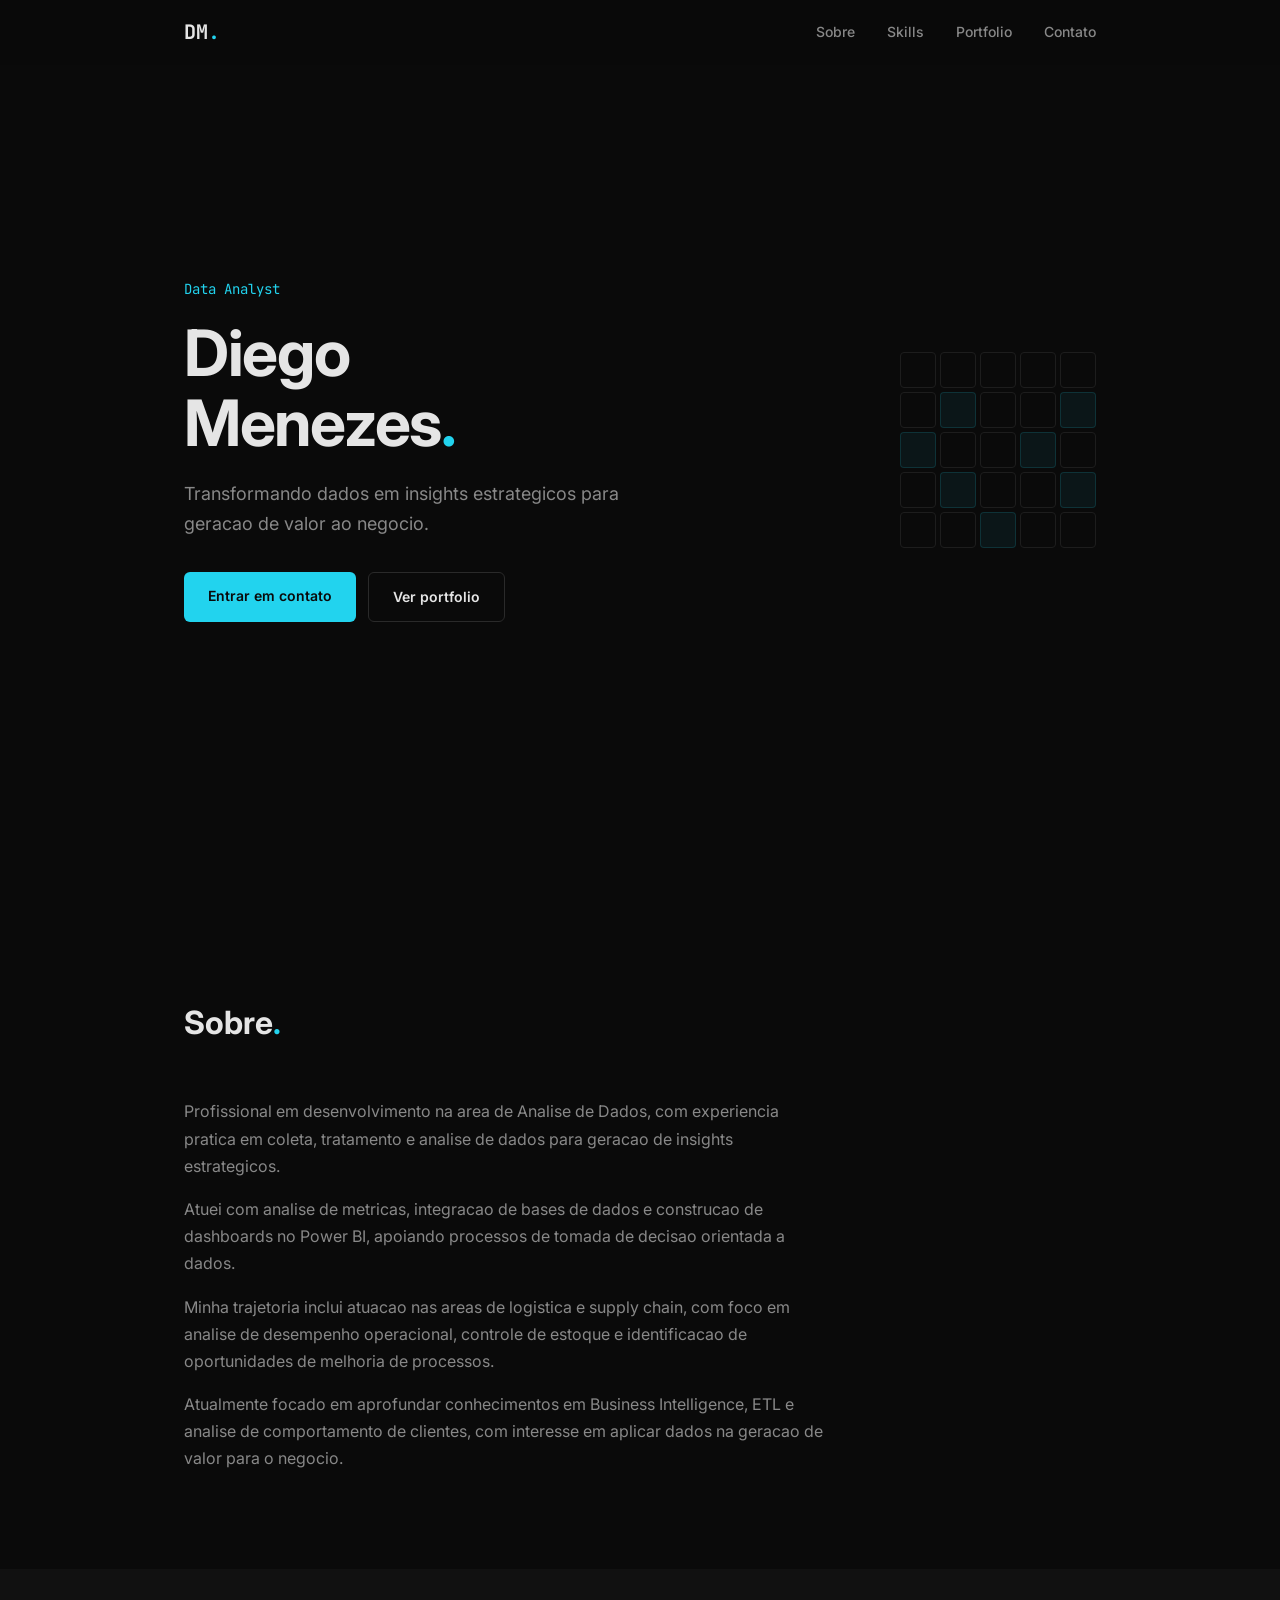
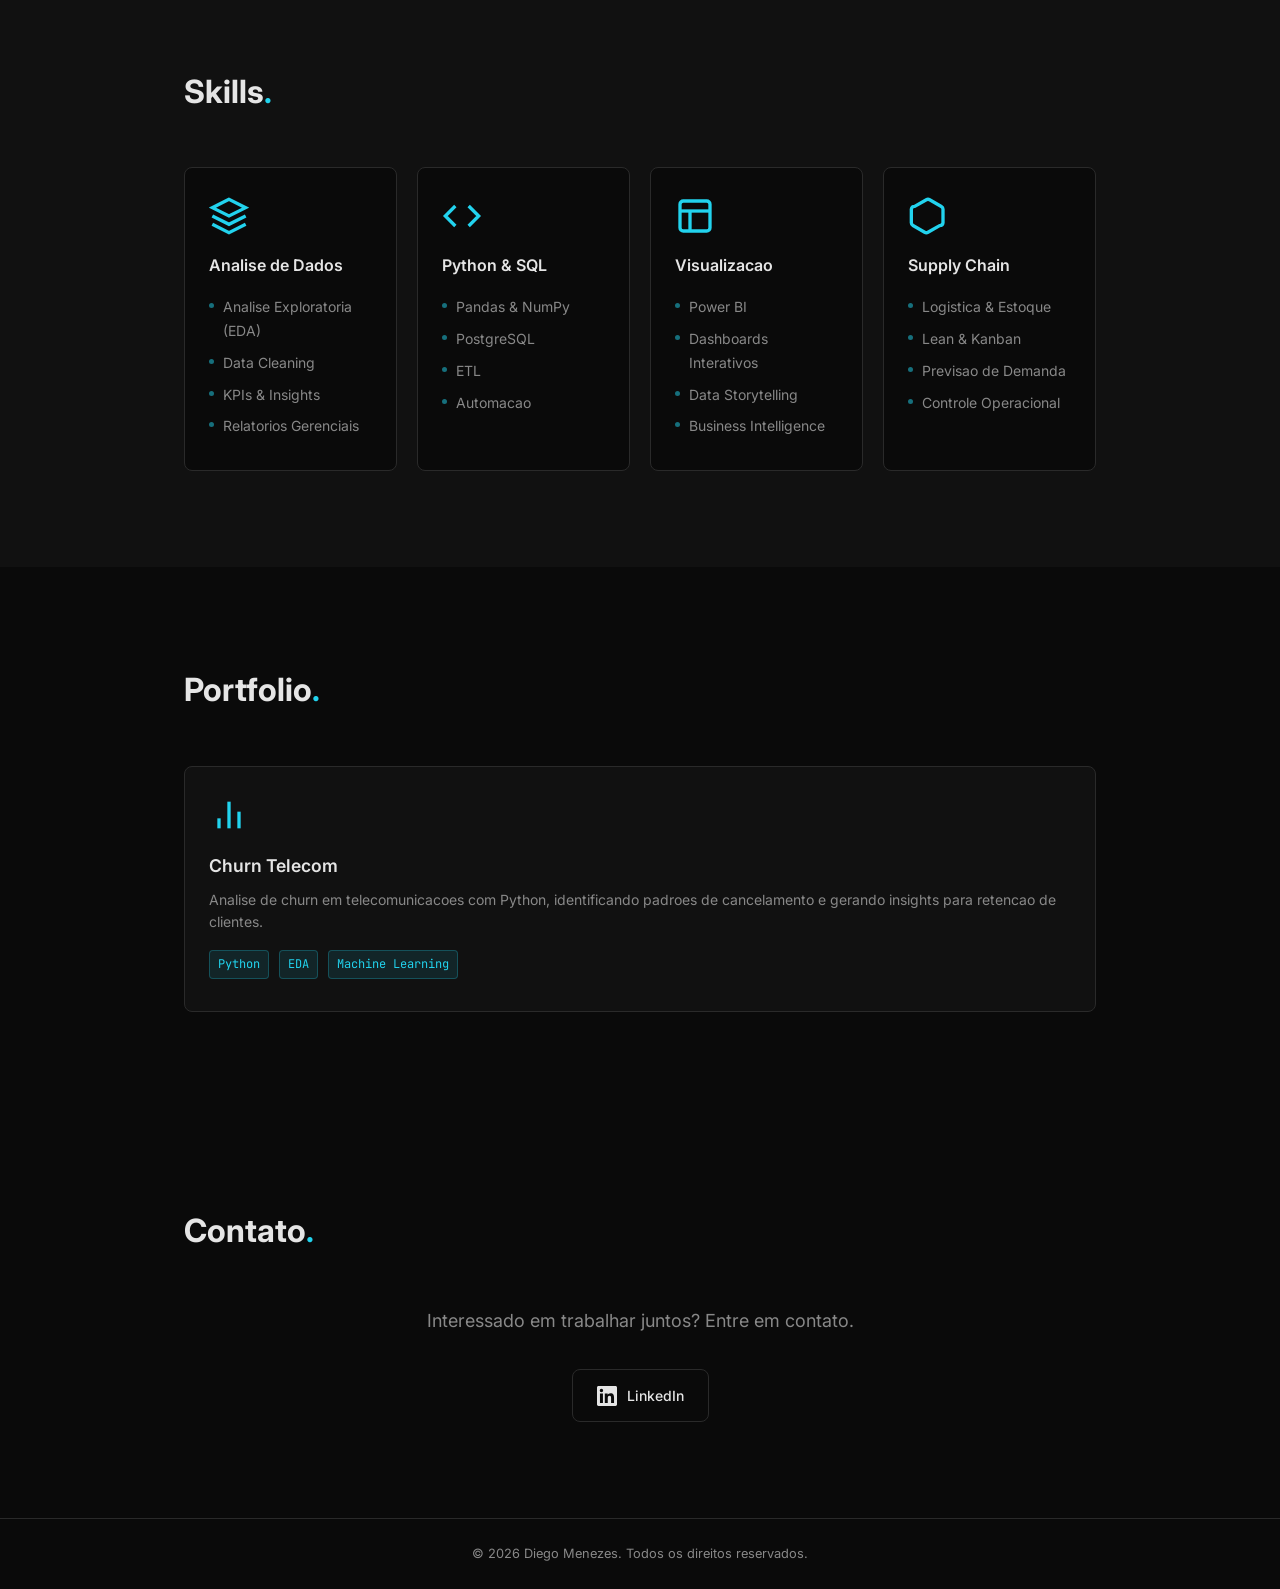
==== commit 419d89b2: "Rename Projetos to Portfolio and remove unused CSS Update navigation, hero CTA, and section title fr" ====
--- a/index.html
+++ b/index.html
@@ -18,7 +18,7 @@
             <ul class="nav-links">
                 <li><a href="#about">Sobre</a></li>
                 <li><a href="#skills">Skills</a></li>
-                <li><a href="#projects">Projetos</a></li>
+                <li><a href="#portfolio">Portfolio</a></li>
                 <li><a href="#contact">Contato</a></li>
             </ul>
             <button class="menu-toggle" aria-label="Menu">
@@ -37,7 +37,7 @@
             <p class="hero-desc">Transformando dados em insights estrategicos para geracao de valor ao negocio.</p>
             <div class="hero-cta">
                 <a href="#contact" class="btn btn-primary">Entrar em contato</a>
-                <a href="#projects" class="btn btn-outline">Ver projetos</a>
+                <a href="#portfolio" class="btn btn-outline">Ver portfolio</a>
             </div>
         </div>
         <div class="hero-visual">
@@ -121,10 +121,10 @@
         </div>
     </section>
 
-    <!-- Projects -->
-    <section id="projects" class="section">
+    <!-- Portfolio -->
+    <section id="portfolio" class="section">
         <div class="container">
-            <h2 class="section-title">Projetos<span class="accent">.</span></h2>
+            <h2 class="section-title">Portfolio<span class="accent">.</span></h2>
             <div class="projects-grid">
                 <a href="https://github.com/diegowmenezes/projeto-churn-telecom" target="_blank" rel="noopener" class="project-card">
                     <div class="project-icon">
--- a/style.css
+++ b/style.css
@@ -361,128 +361,6 @@
     margin-bottom: 4px;
 }
 
-/* Timeline */
-.timeline {
-    position: relative;
-    padding-left: 32px;
-}
-
-.timeline::before {
-    content: '';
-    position: absolute;
-    left: 5px;
-    top: 8px;
-    bottom: 8px;
-    width: 1px;
-    background: var(--border);
-}
-
-.timeline-item {
-    position: relative;
-    padding-bottom: 40px;
-}
-
-.timeline-item:last-child {
-    padding-bottom: 0;
-}
-
-.timeline-marker {
-    position: absolute;
-    left: -32px;
-    top: 8px;
-    width: 11px;
-    height: 11px;
-    border-radius: 50%;
-    background: var(--surface);
-    border: 2px solid var(--text-muted);
-}
-
-.timeline-item.current .timeline-marker {
-    border-color: var(--accent);
-    background: var(--accent);
-    box-shadow: 0 0 12px rgba(34, 211, 238, 0.4);
-}
-
-.timeline-date {
-    font-family: var(--font-mono);
-    font-size: 0.8rem;
-    color: var(--accent);
-}
-
-.timeline-content h3 {
-    font-size: 1.1rem;
-    font-weight: 600;
-    margin: 4px 0;
-}
-
-.timeline-company {
-    color: var(--text-muted);
-    font-size: 0.875rem;
-    margin-bottom: 12px;
-}
-
-.timeline-details {
-    list-style: none;
-    margin-top: 8px;
-}
-
-.timeline-details li {
-    color: var(--text-muted);
-    font-size: 0.875rem;
-    padding: 3px 0;
-    padding-left: 16px;
-    position: relative;
-}
-
-.timeline-details li::before {
-    content: '-';
-    position: absolute;
-    left: 0;
-    color: var(--accent);
-    opacity: 0.6;
-}
-
-/* Education */
-.education-card {
-    display: flex;
-    align-items: flex-start;
-    gap: 20px;
-    background: var(--bg);
-    border: 1px solid var(--border);
-    border-radius: 8px;
-    padding: 28px 24px;
-}
-
-.edu-icon {
-    width: 44px;
-    height: 44px;
-    color: var(--accent);
-    flex-shrink: 0;
-}
-
-.edu-icon svg {
-    width: 100%;
-    height: 100%;
-}
-
-.education-card h3 {
-    font-size: 1.1rem;
-    font-weight: 600;
-    margin-bottom: 4px;
-}
-
-.edu-school {
-    color: var(--text-muted);
-    font-size: 0.9rem;
-}
-
-.edu-date {
-    font-family: var(--font-mono);
-    font-size: 0.8rem;
-    color: var(--accent);
-    margin-top: 4px;
-}
-
 /* Contact */
 .contact-content {
     text-align: center;
@@ -585,26 +463,8 @@
         grid-template-columns: 1fr 1fr;
     }
 
-    .timeline {
-        padding-left: 24px;
-    }
-
-    .timeline-marker {
-        left: -24px;
-    }
-
-    .timeline-details {
-        display: none;
-    }
-
-    .timeline-item:hover .timeline-details,
-    .timeline-item:focus-within .timeline-details {
-        display: block;
-    }
-
-    .education-card {
-        flex-direction: column;
-        gap: 12px;
+    .project-card {
+        padding: 20px 18px;
     }
 }
 
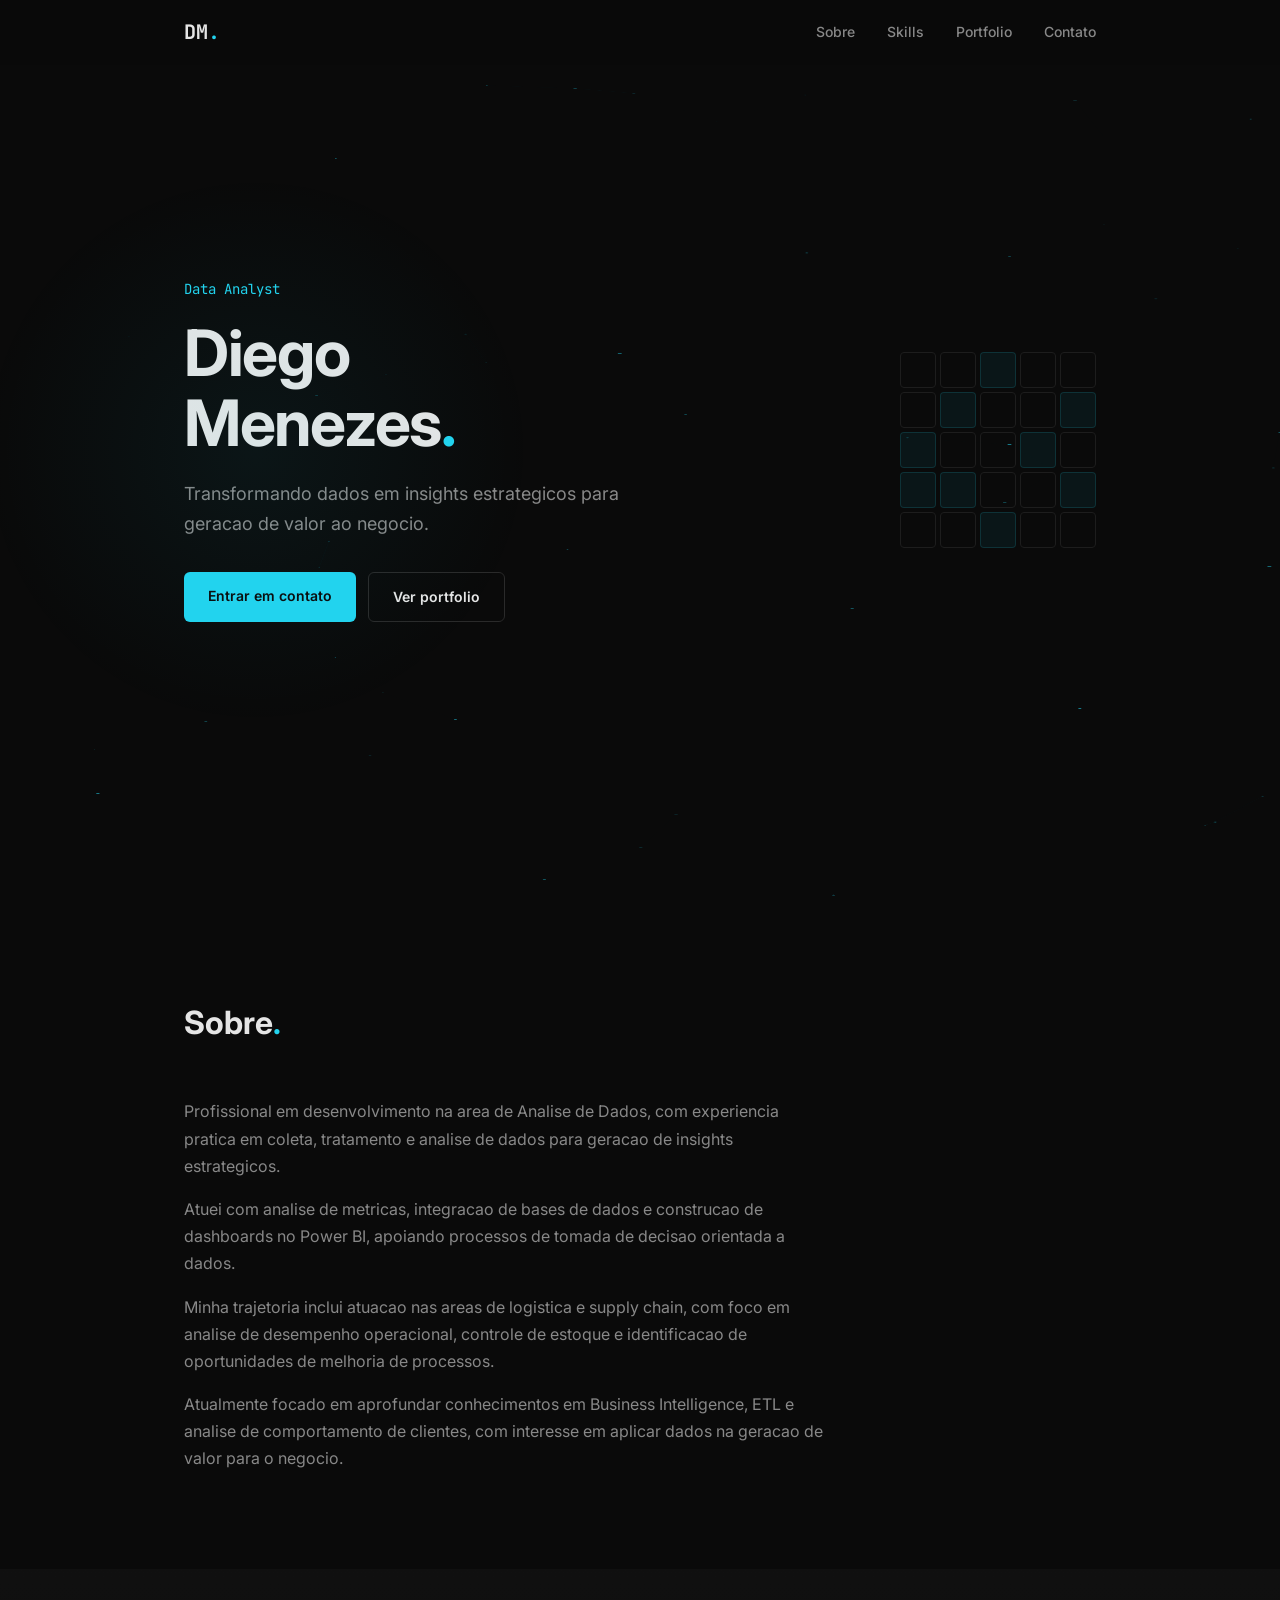
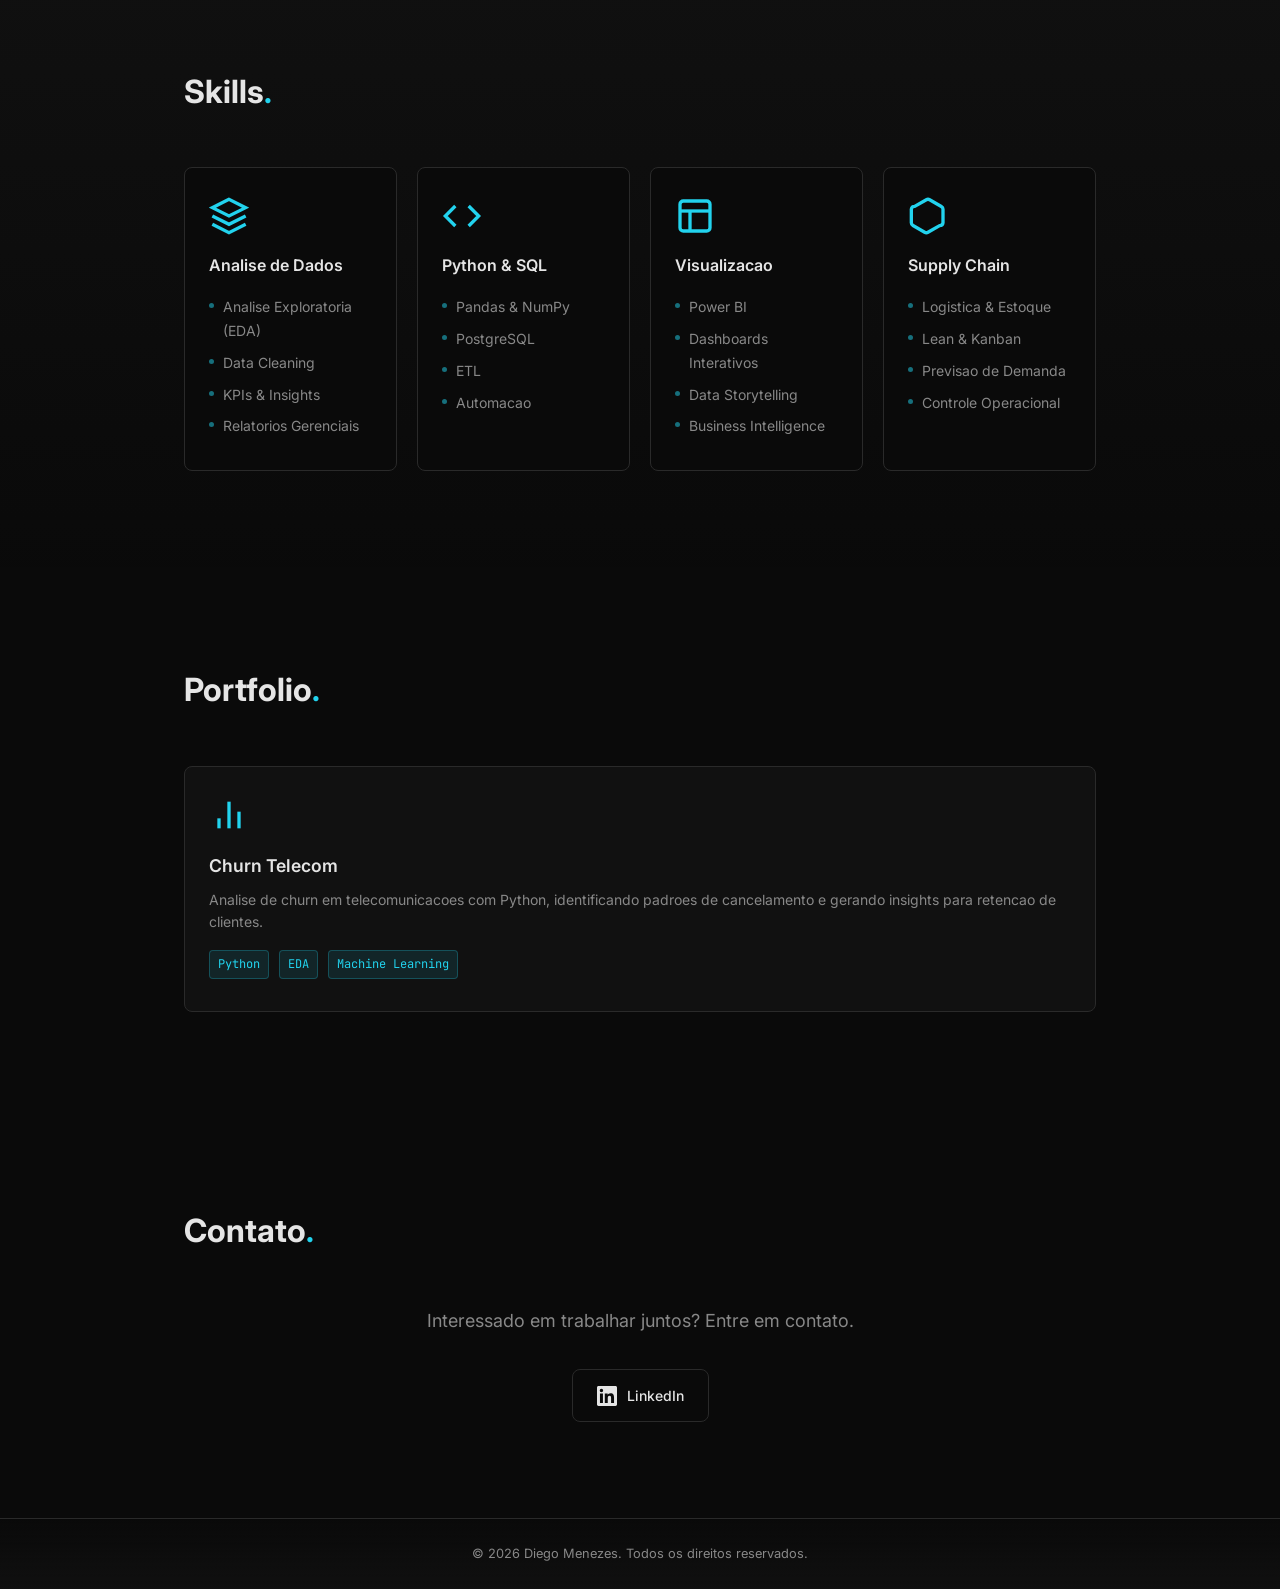
==== commit dc5e73c4: "Add animated data particle network background Add canvas-based floating particles with connection li" ====
--- a/index.html
+++ b/index.html
@@ -11,6 +11,7 @@
     <link href="https://fonts.googleapis.com/css2?family=Inter:wght@400;500;600;700&family=JetBrains+Mono:wght@400;500&display=swap" rel="stylesheet">
 </head>
 <body>
+    <canvas id="bg-canvas"></canvas>
     <!-- Navigation -->
     <nav id="navbar">
         <div class="nav-content">
--- a/style.css
+++ b/style.css
@@ -35,6 +35,17 @@
     -webkit-font-smoothing: antialiased;
 }
 
+/* Background Canvas */
+#bg-canvas {
+    position: fixed;
+    top: 0;
+    left: 0;
+    width: 100%;
+    height: 100%;
+    z-index: 0;
+    pointer-events: none;
+}
+
 .accent {
     color: var(--accent);
 }
@@ -125,6 +136,19 @@
     max-width: var(--max-width);
     margin: 0 auto;
     gap: 40px;
+    position: relative;
+    z-index: 1;
+}
+
+#hero::before {
+    content: '';
+    position: absolute;
+    top: 20%;
+    left: -20%;
+    width: 60%;
+    height: 60%;
+    background: radial-gradient(circle, rgba(34, 211, 238, 0.06) 0%, transparent 70%);
+    pointer-events: none;
 }
 
 .hero-content {
@@ -216,10 +240,12 @@
 /* Sections */
 .section {
     padding: 96px 0;
+    position: relative;
+    z-index: 1;
 }
 
 .section-alt {
-    background: var(--bg-alt);
+    background: linear-gradient(180deg, rgba(17, 17, 17, 0.95) 0%, rgba(10, 10, 10, 0.95) 100%);
 }
 
 .section-title {
@@ -364,6 +390,16 @@
 /* Contact */
 .contact-content {
     text-align: center;
+}
+
+/* Footer */
+footer {
+    border-top: 1px solid var(--border);
+    padding: 24px 0;
+    text-align: center;
+    position: relative;
+    z-index: 1;
+    background: linear-gradient(0deg, rgba(17, 17, 17, 0.9) 0%, transparent 100%);
 }
 
 .contact-text {
@@ -401,13 +437,6 @@
 .contact-card svg {
     width: 20px;
     height: 20px;
-}
-
-/* Footer */
-footer {
-    border-top: 1px solid var(--border);
-    padding: 24px 0;
-    text-align: center;
 }
 
 footer p {
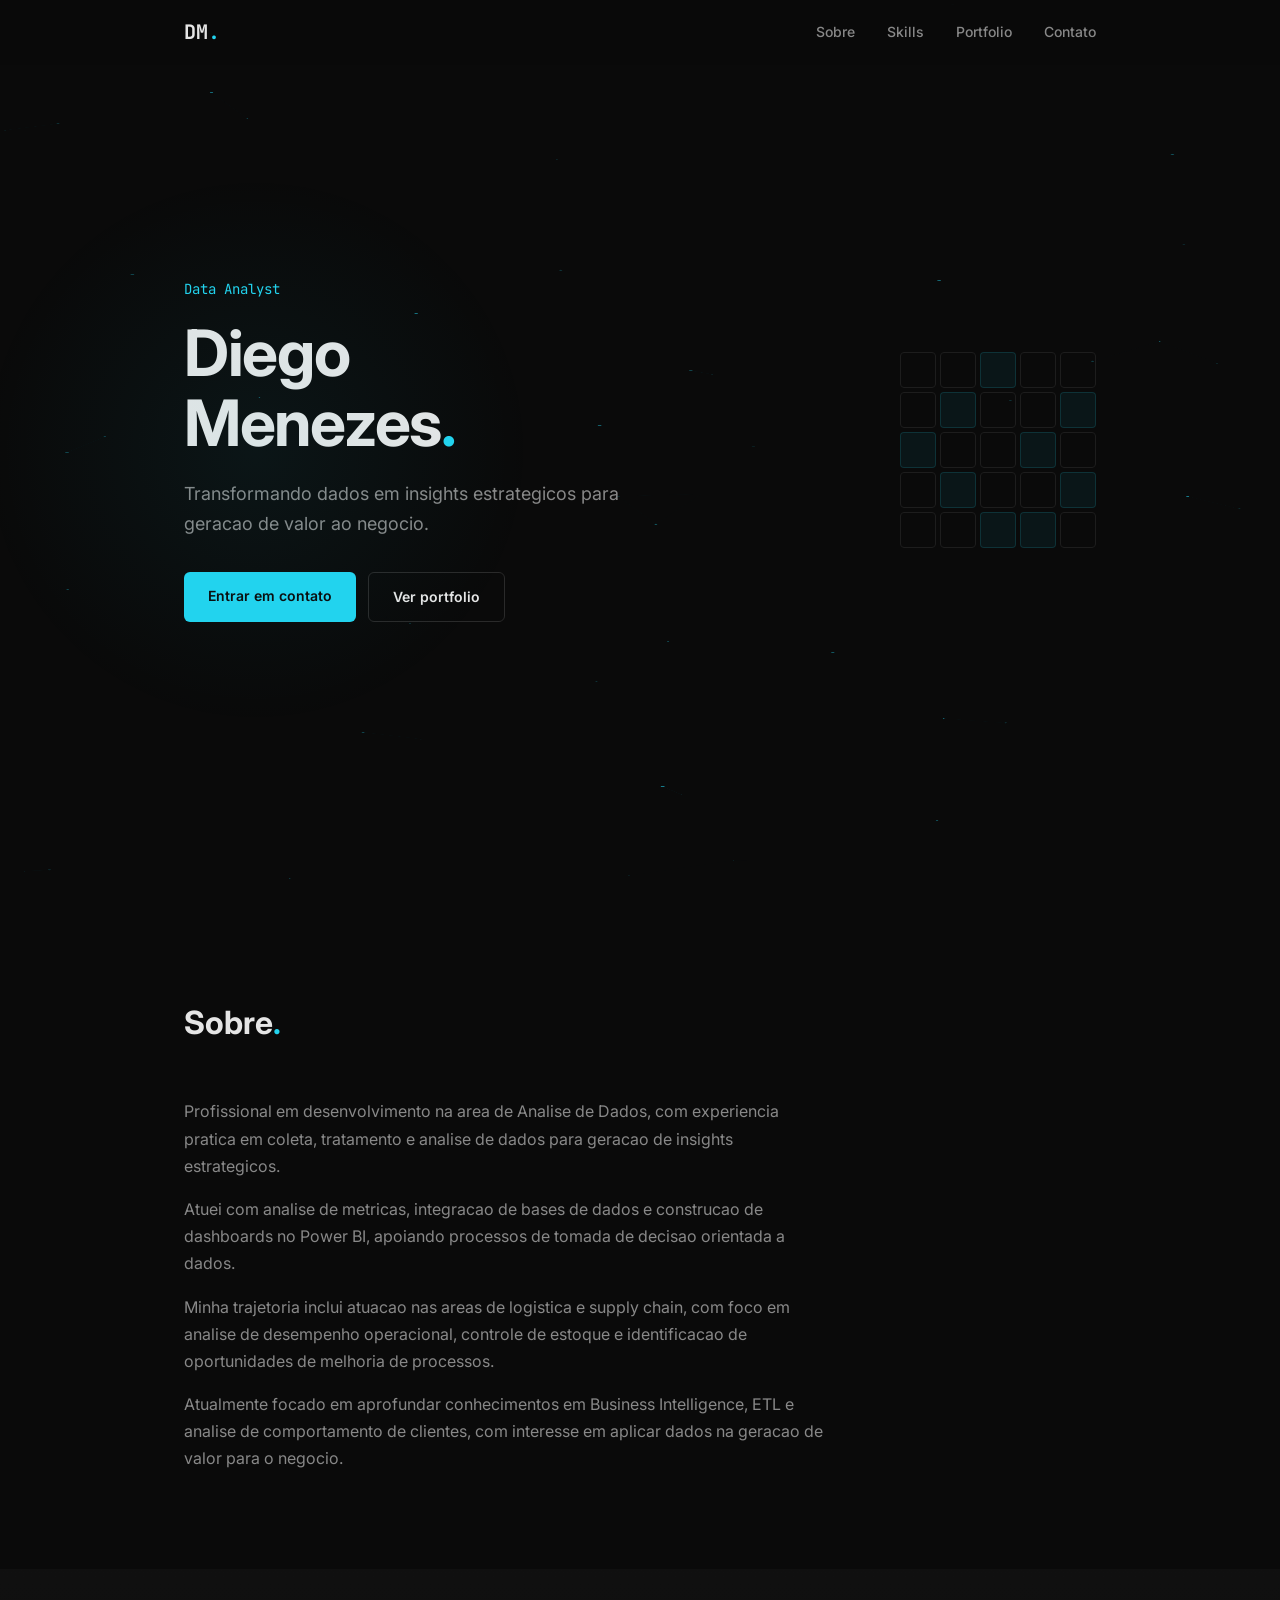
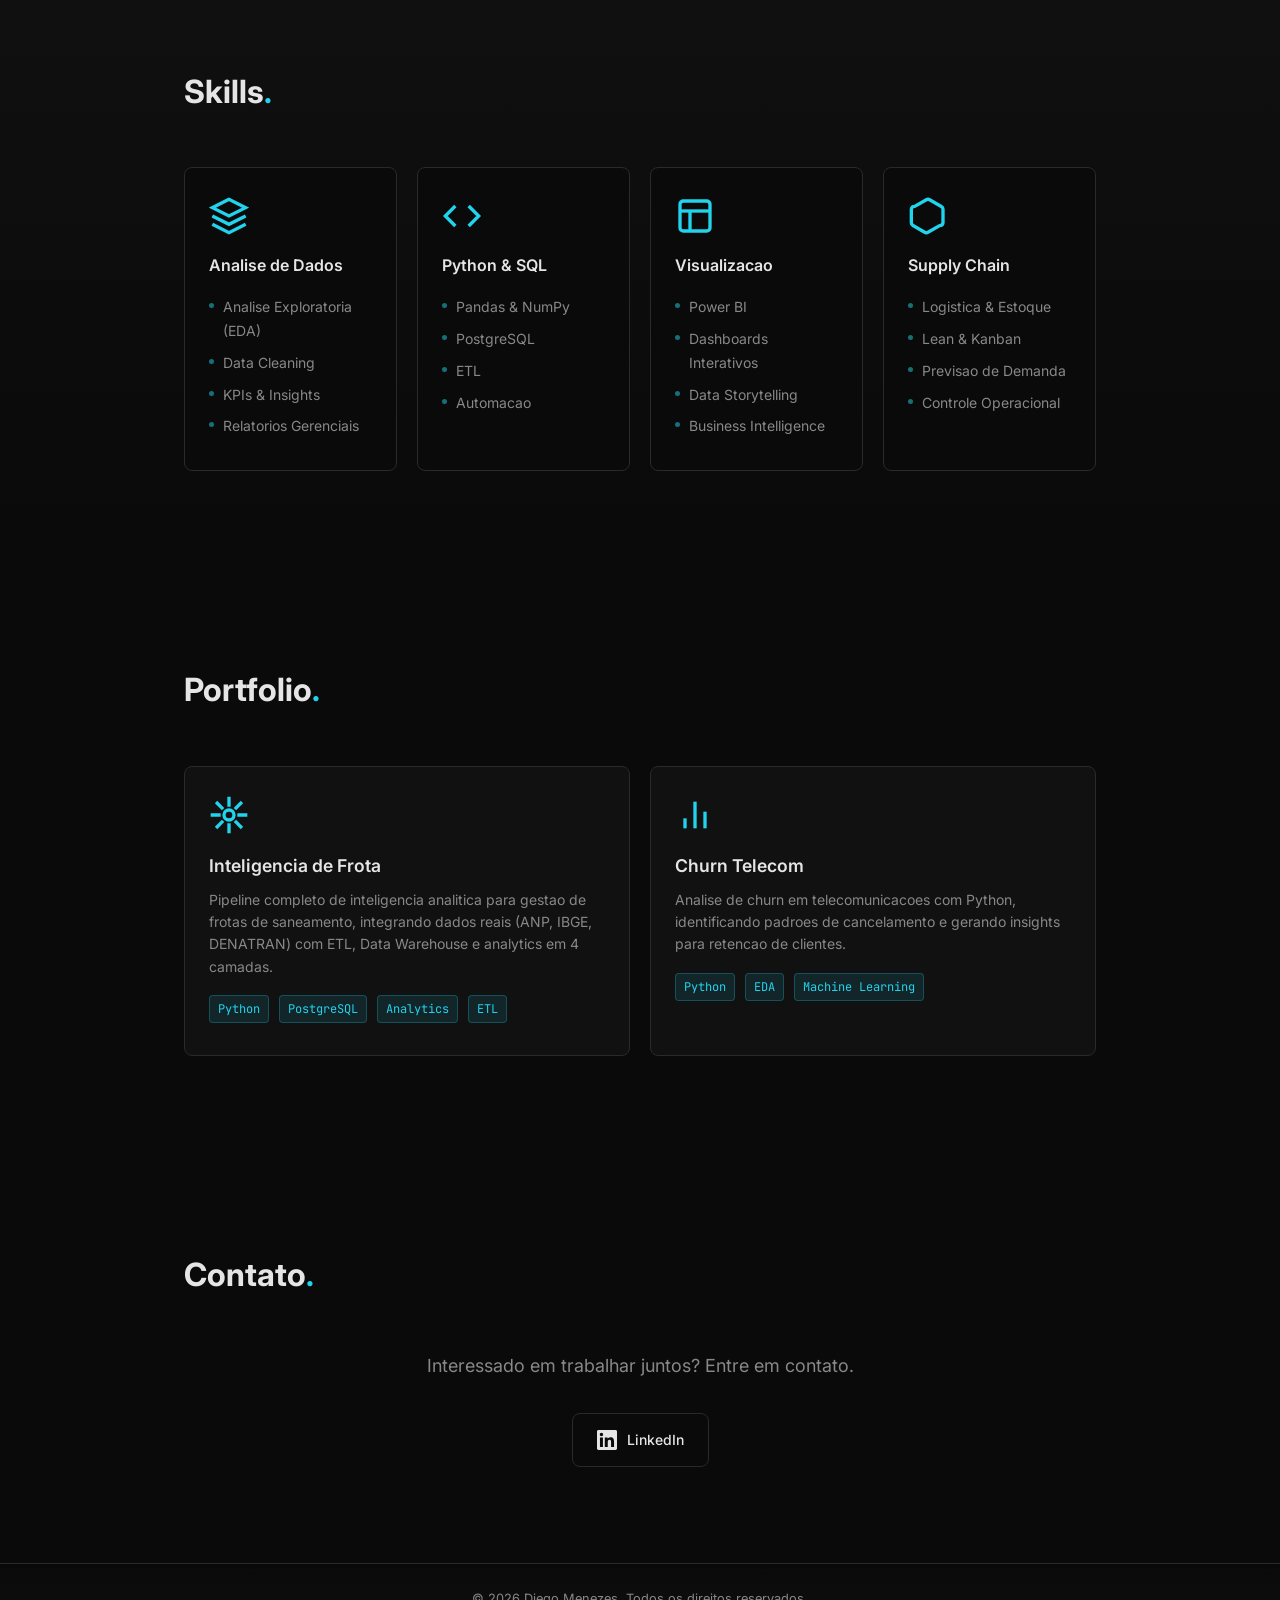
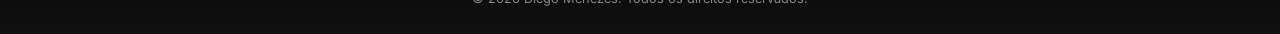
==== commit 62bfc4d3: "Add Inteligencia de Frota project to portfolio" ====
--- a/index.html
+++ b/index.html
@@ -127,6 +127,17 @@
         <div class="container">
             <h2 class="section-title">Portfolio<span class="accent">.</span></h2>
             <div class="projects-grid">
+                <a href="https://github.com/DiegoWMenezes/inteligencia-frota" target="_blank" rel="noopener" class="project-card">
+                    <div class="project-icon">
+                        <svg viewBox="0 0 24 24" fill="none" stroke="currentColor" stroke-width="2"><circle cx="12" cy="12" r="3"/><path d="M12 1v6M12 17v6M4.22 4.22l4.24 4.24M15.54 15.54l4.24 4.24M1 12h6M17 12h6M4.22 19.78l4.24-4.24M15.54 8.46l4.24-4.24"/></svg>
+                    </div>
+                    <h3>Inteligencia de Frota</h3>
+                    <p>Pipeline completo de inteligencia analitica para gestao de frotas de saneamento, integrando dados reais (ANP, IBGE, DENATRAN) com ETL, Data Warehouse e analytics em 4 camadas.</p>
+                    <span class="project-tag">Python</span>
+                    <span class="project-tag">PostgreSQL</span>
+                    <span class="project-tag">Analytics</span>
+                    <span class="project-tag">ETL</span>
+                </a>
                 <a href="https://github.com/diegowmenezes/projeto-churn-telecom" target="_blank" rel="noopener" class="project-card">
                     <div class="project-icon">
                         <svg viewBox="0 0 24 24" fill="none" stroke="currentColor" stroke-width="2"><path d="M18 20V10"/><path d="M12 20V4"/><path d="M6 20v-6"/></svg>
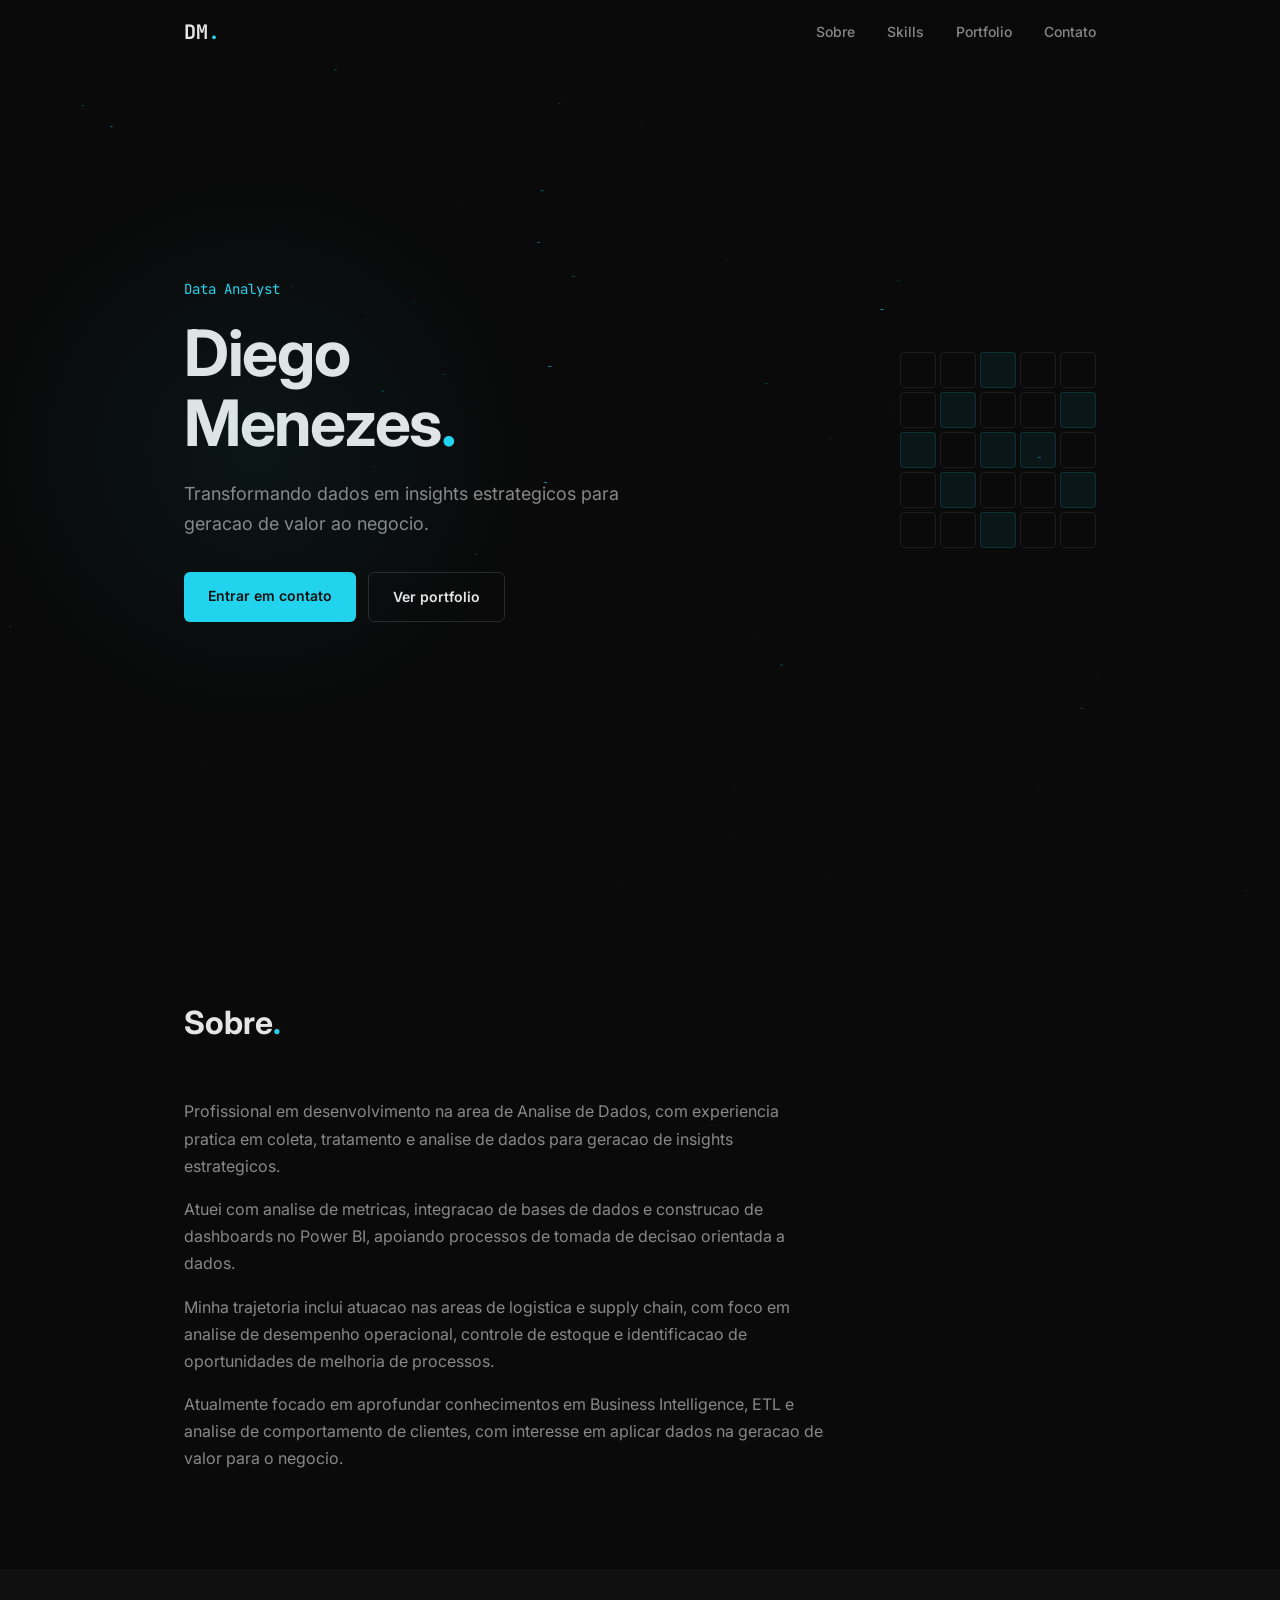
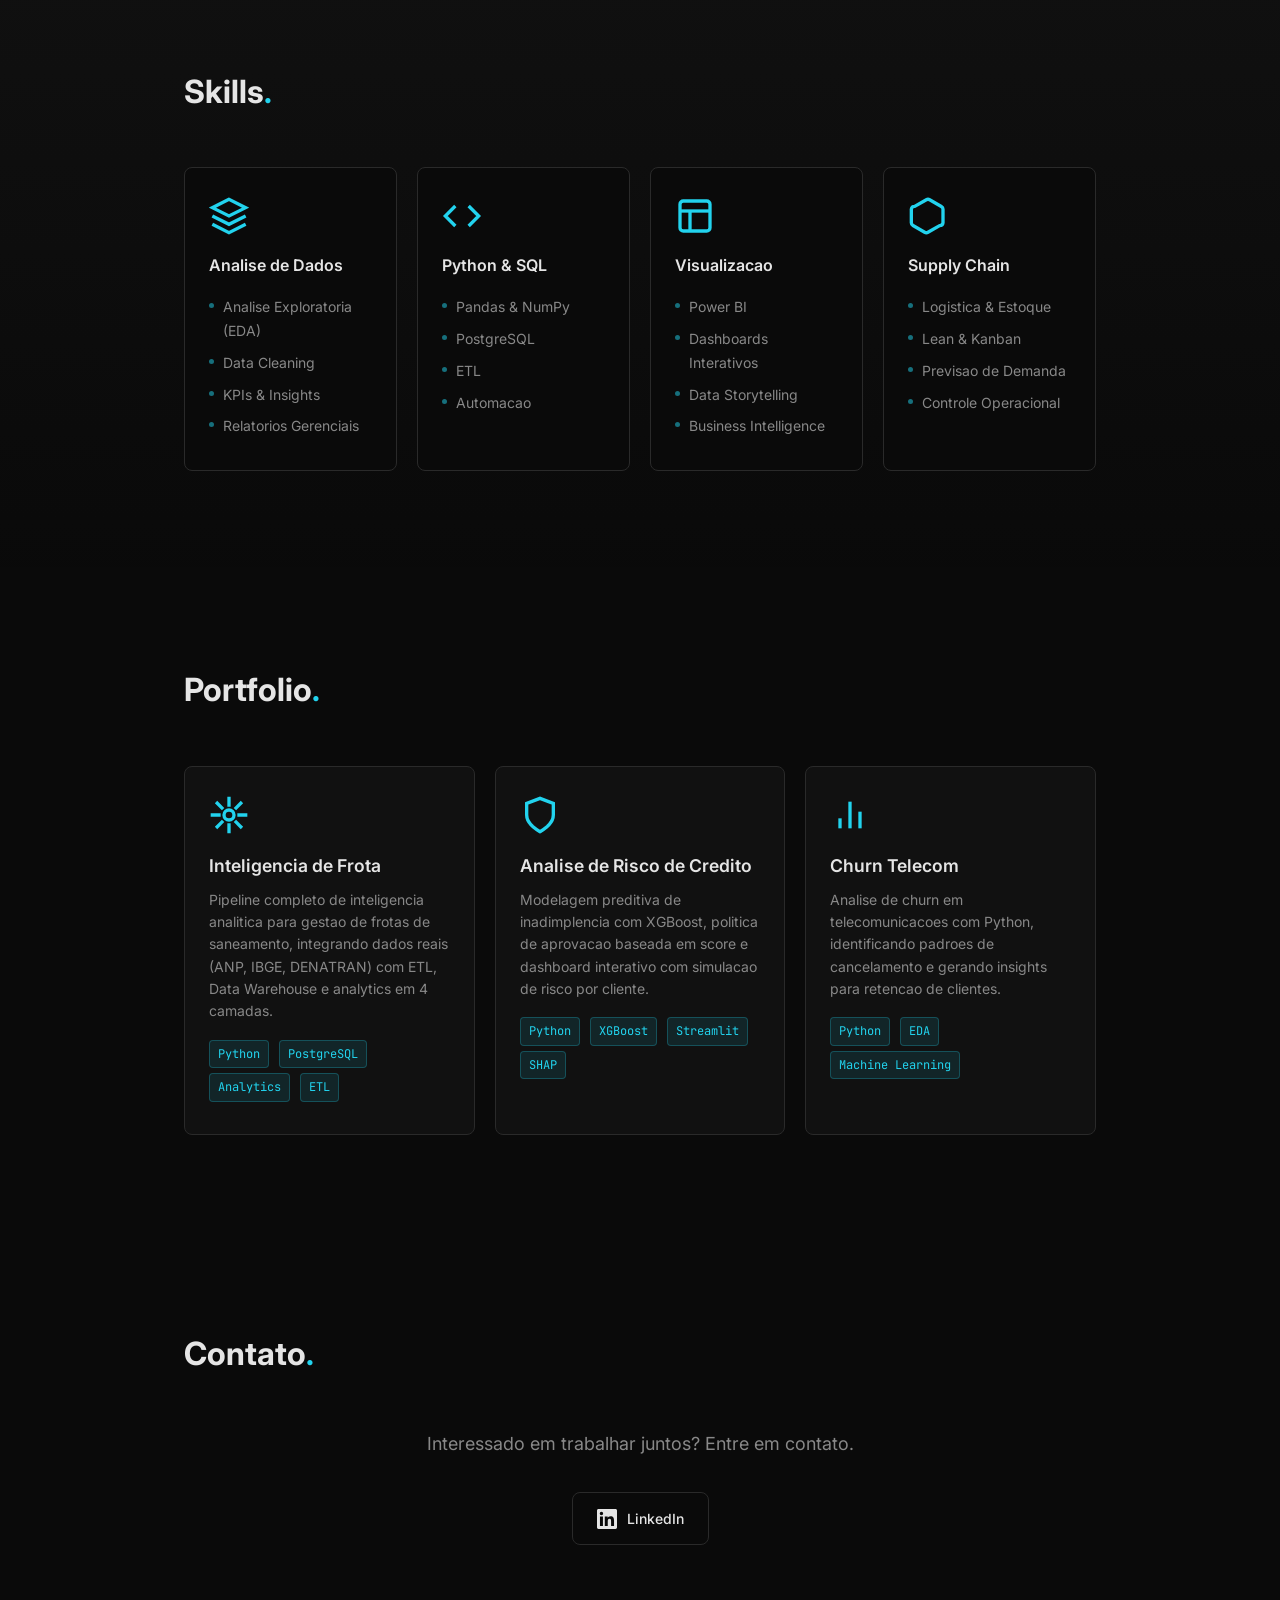
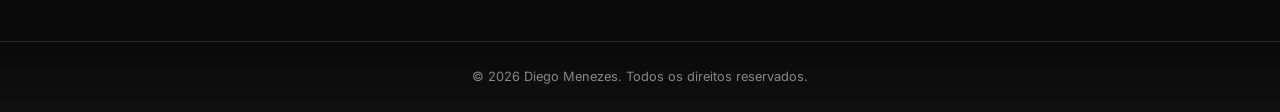
==== commit bbb8f45d: "Adiciona projeto Analise de Risco de Credito ao portfolio" ====
--- a/index.html
+++ b/index.html
@@ -138,6 +138,17 @@
                     <span class="project-tag">Analytics</span>
                     <span class="project-tag">ETL</span>
                 </a>
+                <a href="https://github.com/DiegoWMenezes/Analise-de-Risco-de-Credito" target="_blank" rel="noopener" class="project-card">
+                    <div class="project-icon">
+                        <svg viewBox="0 0 24 24" fill="none" stroke="currentColor" stroke-width="2"><path d="M12 22s8-4 8-10V5l-8-3-8 3v7c0 6 8 10 8 10z"/></svg>
+                    </div>
+                    <h3>Analise de Risco de Credito</h3>
+                    <p>Modelagem preditiva de inadimplencia com XGBoost, politica de aprovacao baseada em score e dashboard interativo com simulacao de risco por cliente.</p>
+                    <span class="project-tag">Python</span>
+                    <span class="project-tag">XGBoost</span>
+                    <span class="project-tag">Streamlit</span>
+                    <span class="project-tag">SHAP</span>
+                </a>
                 <a href="https://github.com/diegowmenezes/projeto-churn-telecom" target="_blank" rel="noopener" class="project-card">
                     <div class="project-icon">
                         <svg viewBox="0 0 24 24" fill="none" stroke="currentColor" stroke-width="2"><path d="M18 20V10"/><path d="M12 20V4"/><path d="M6 20v-6"/></svg>
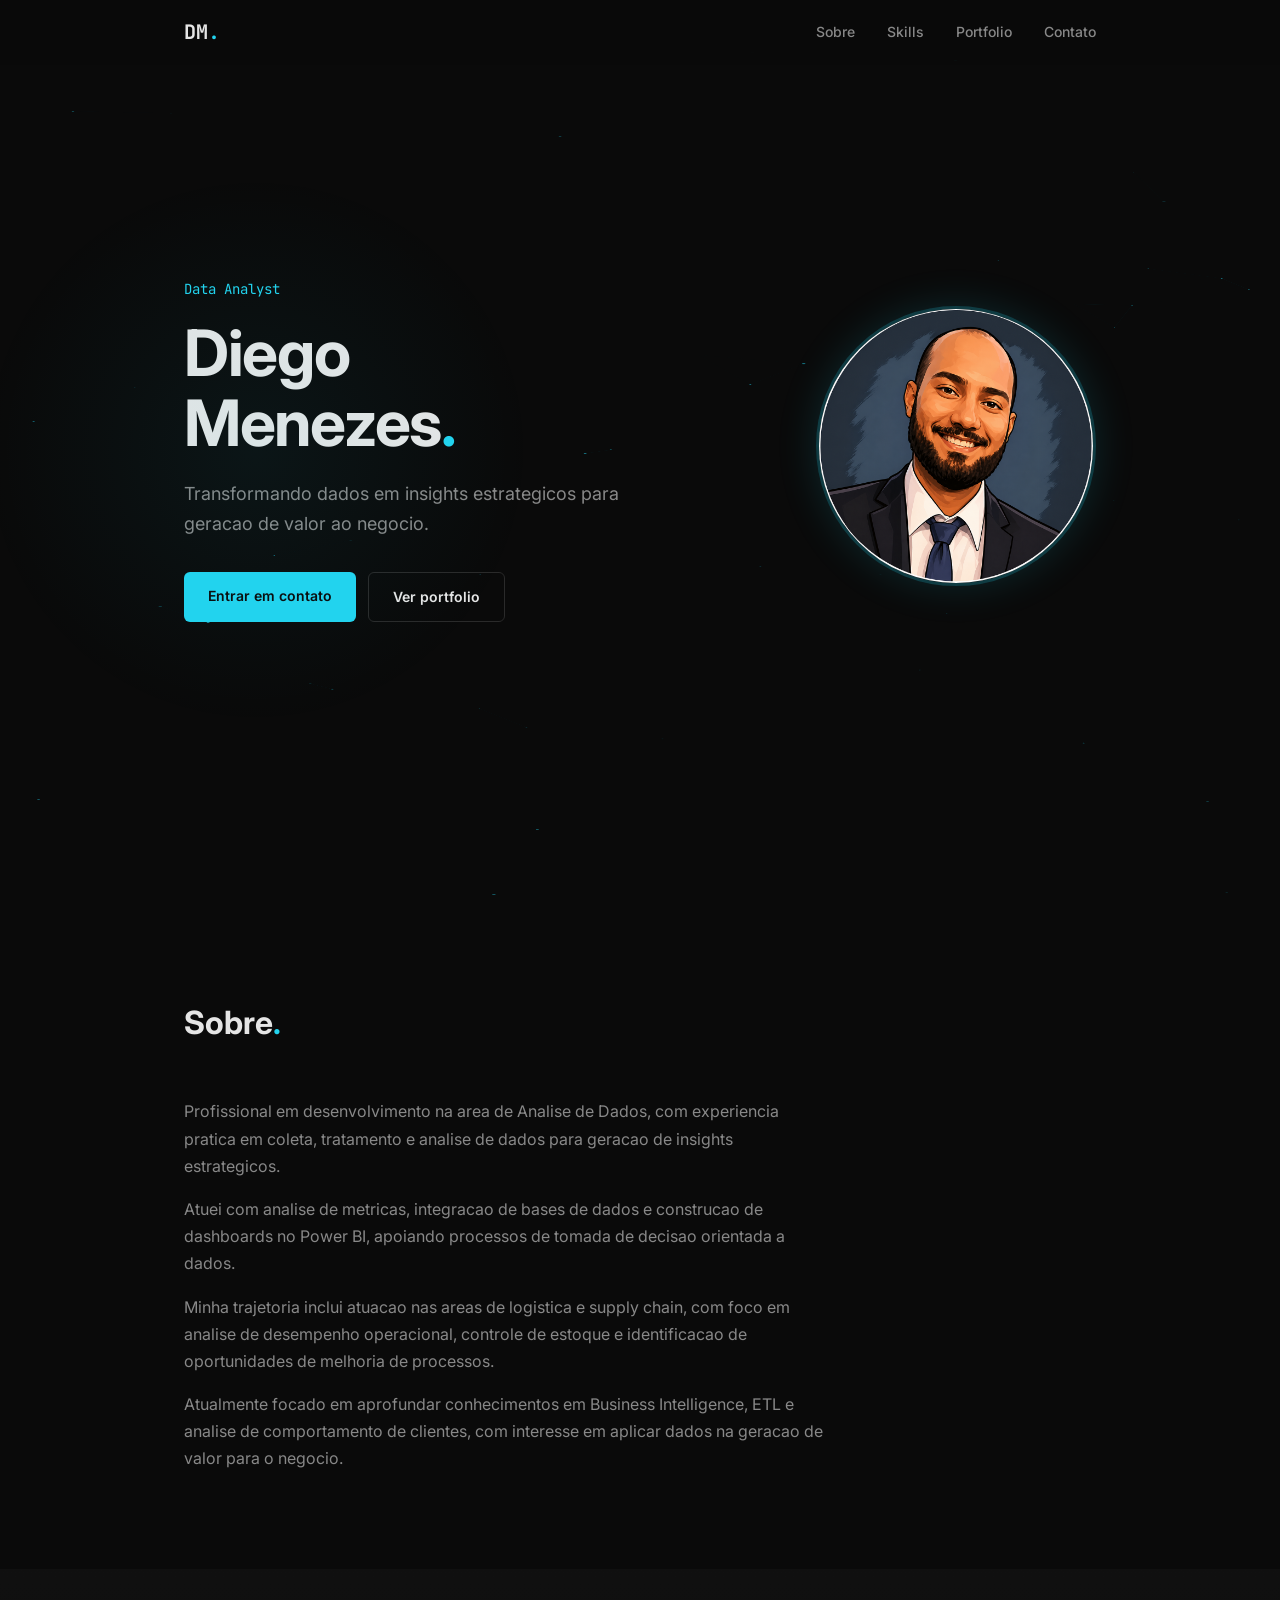
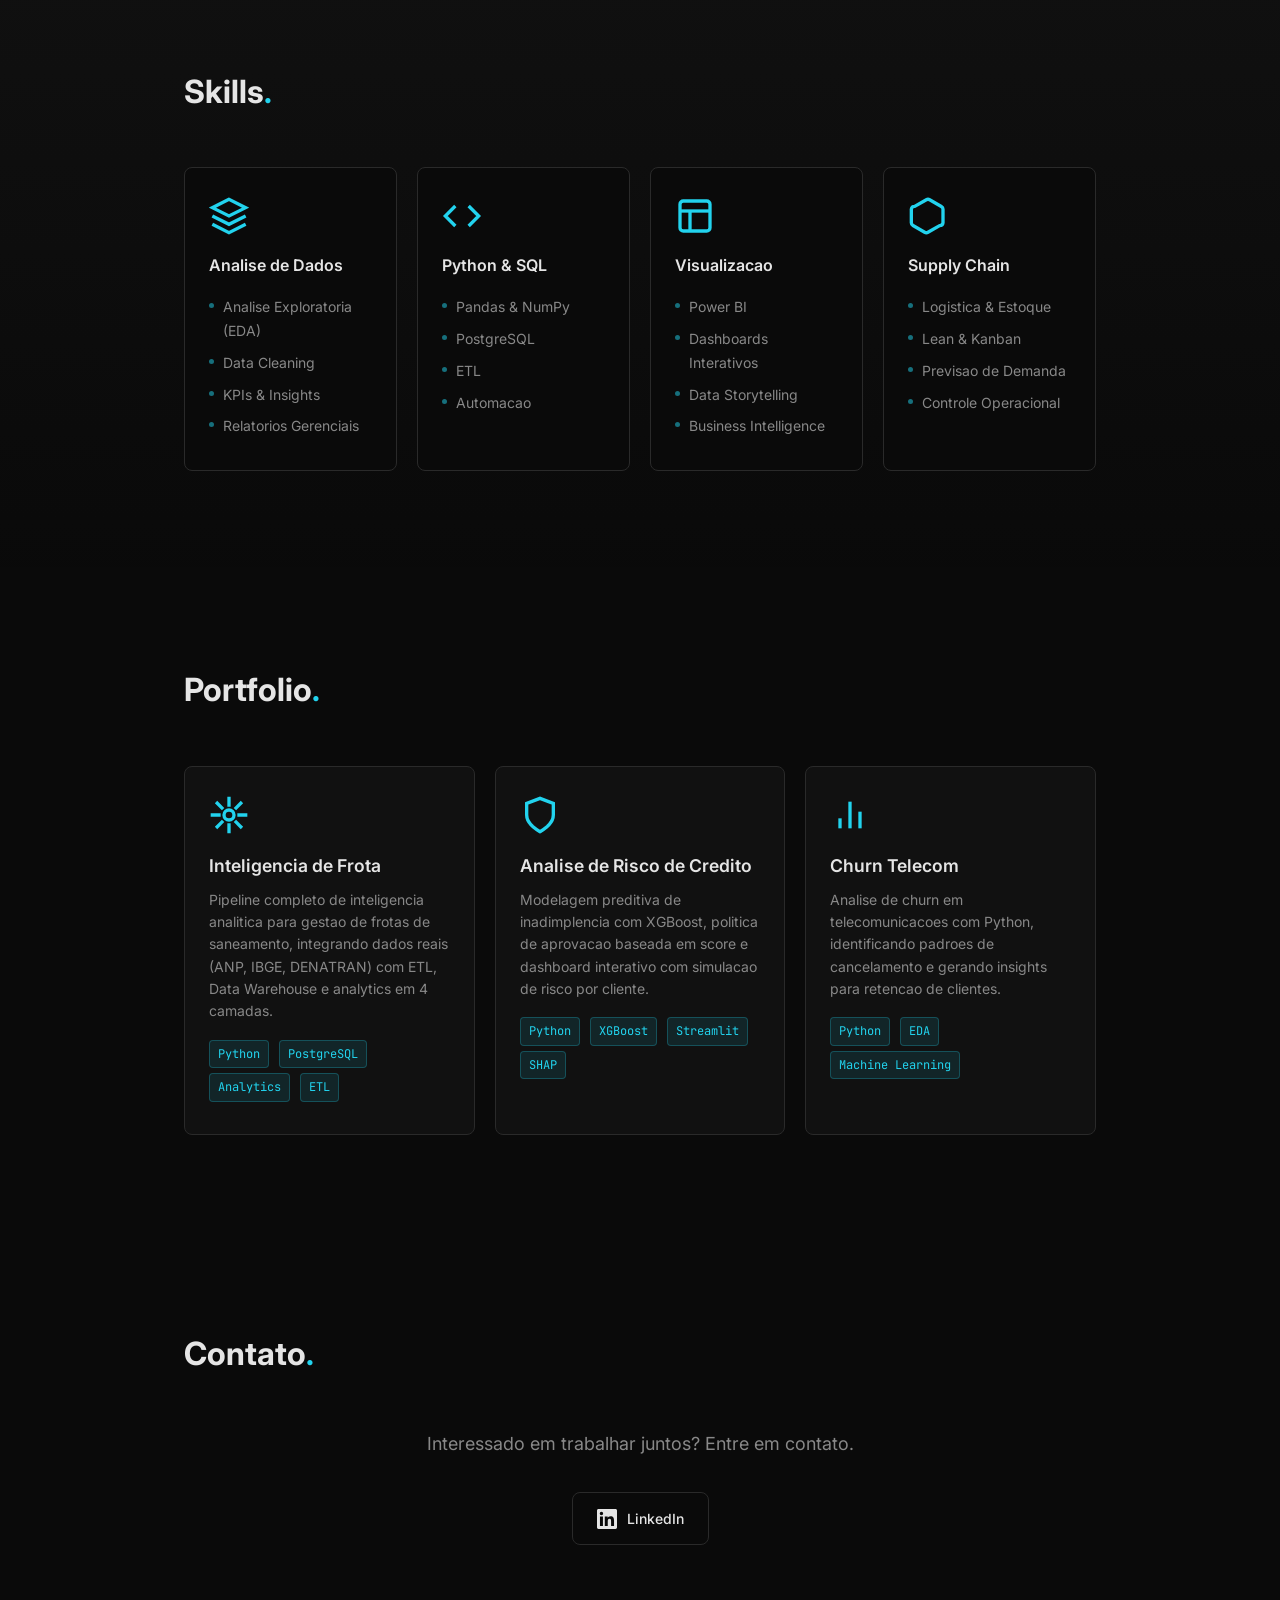
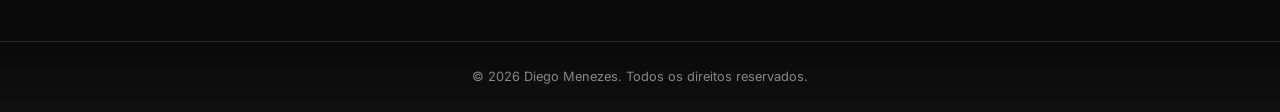
==== commit 1a78f646: "Adiciona foto de perfil na hero section" ====
--- a/index.html
+++ b/index.html
@@ -42,13 +42,7 @@
             </div>
         </div>
         <div class="hero-visual">
-            <div class="data-grid">
-                <div class="grid-cell"></div><div class="grid-cell"></div><div class="grid-cell active"></div><div class="grid-cell"></div><div class="grid-cell"></div>
-                <div class="grid-cell"></div><div class="grid-cell active"></div><div class="grid-cell"></div><div class="grid-cell"></div><div class="grid-cell active"></div>
-                <div class="grid-cell active"></div><div class="grid-cell"></div><div class="grid-cell"></div><div class="grid-cell active"></div><div class="grid-cell"></div>
-                <div class="grid-cell"></div><div class="grid-cell active"></div><div class="grid-cell"></div><div class="grid-cell"></div><div class="grid-cell active"></div>
-                <div class="grid-cell"></div><div class="grid-cell"></div><div class="grid-cell active"></div><div class="grid-cell"></div><div class="grid-cell"></div>
-            </div>
+            <img src="img/profile.png" alt="Diego Menezes" class="profile-photo">
         </div>
     </header>
 
--- a/style.css
+++ b/style.css
@@ -213,28 +213,18 @@
     color: var(--accent);
 }
 
-/* Data Grid Visual */
+/* Profile Photo */
 .hero-visual {
     flex-shrink: 0;
-    opacity: 0.6;
-}
-
-.data-grid {
-    display: grid;
-    grid-template-columns: repeat(5, 36px);
-    grid-template-rows: repeat(5, 36px);
-    gap: 4px;
-}
-
-.grid-cell {
-    border: 1px solid var(--border);
-    border-radius: 4px;
-    transition: all 0.5s;
-}
-
-.grid-cell.active {
-    background: var(--accent-dim);
-    border-color: var(--accent-border);
+}
+
+.profile-photo {
+    width: 280px;
+    height: 280px;
+    border-radius: 50%;
+    object-fit: cover;
+    border: 3px solid var(--accent-border);
+    box-shadow: 0 0 40px rgba(34, 211, 238, 0.15);
 }
 
 /* Sections */
@@ -485,7 +475,12 @@
     }
 
     .hero-visual {
-        display: none;
+        order: -1;
+    }
+
+    .profile-photo {
+        width: 180px;
+        height: 180px;
     }
 
     .skills-grid {
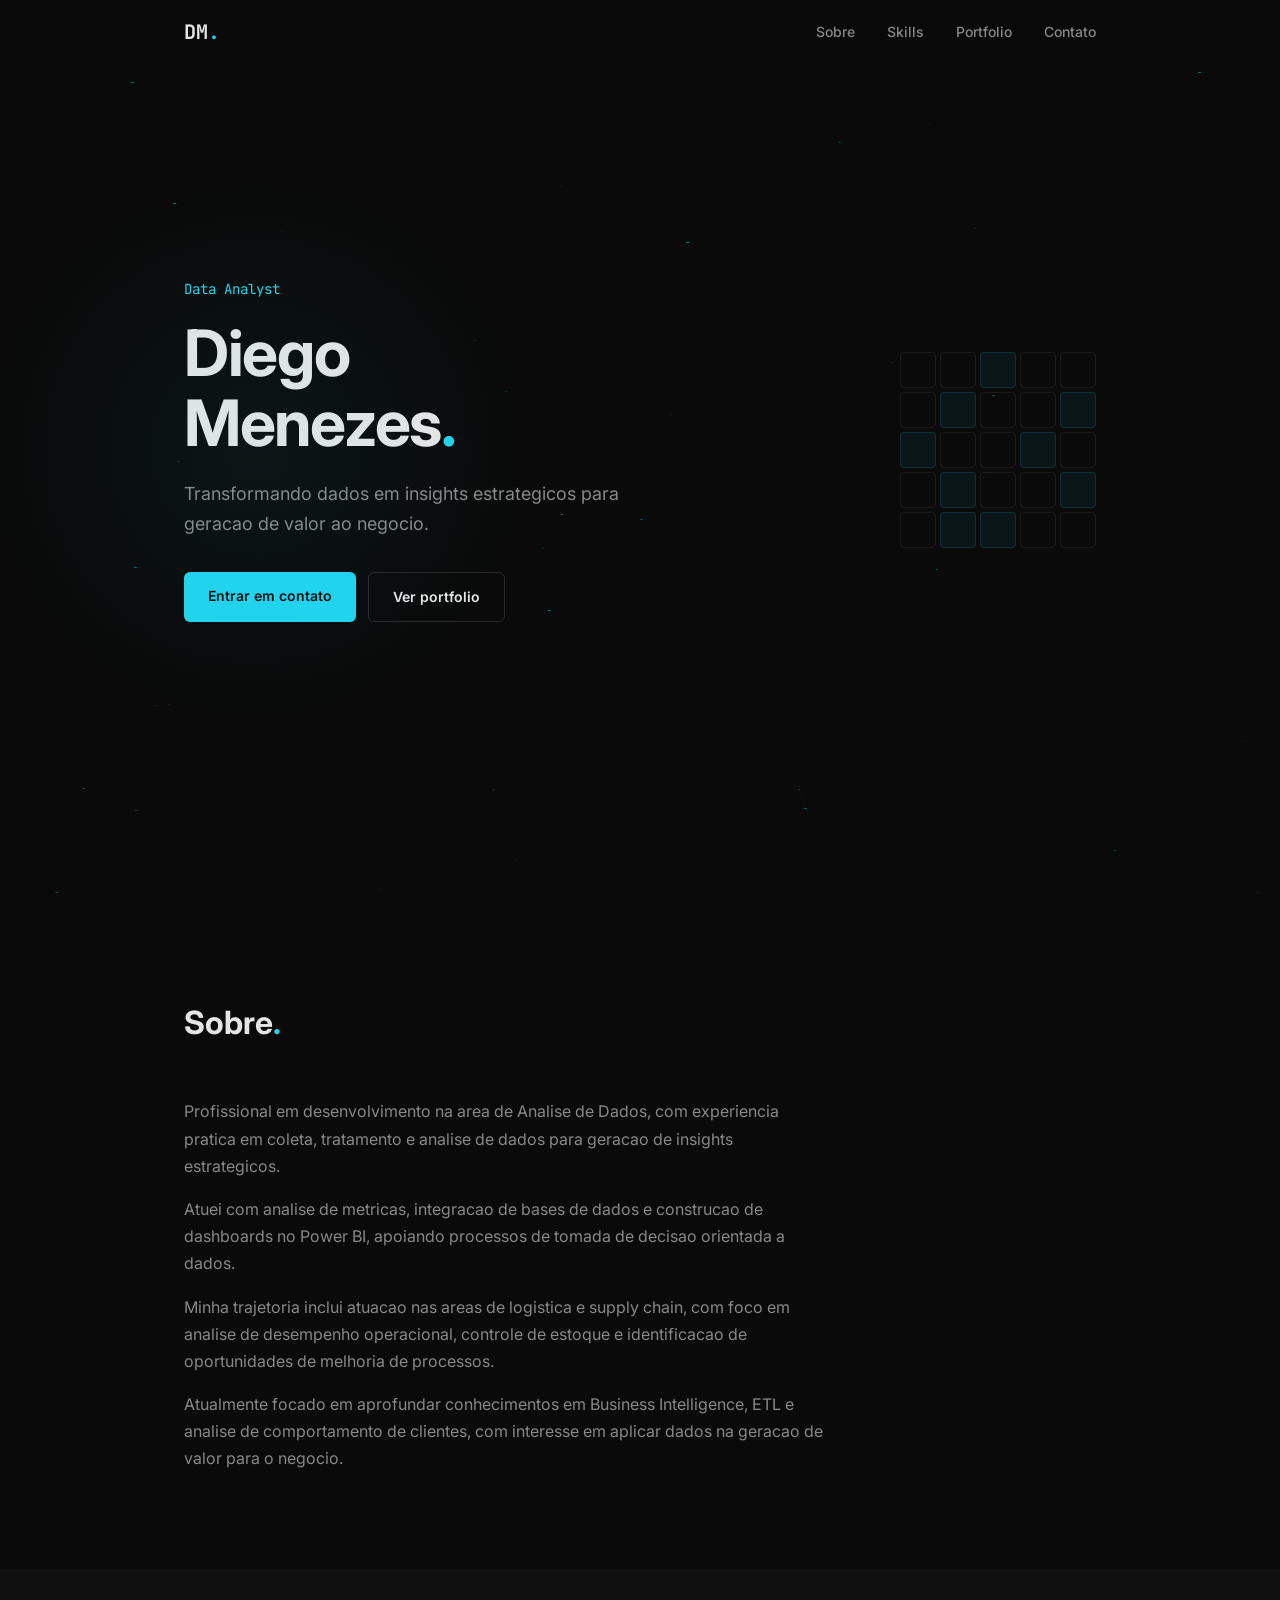
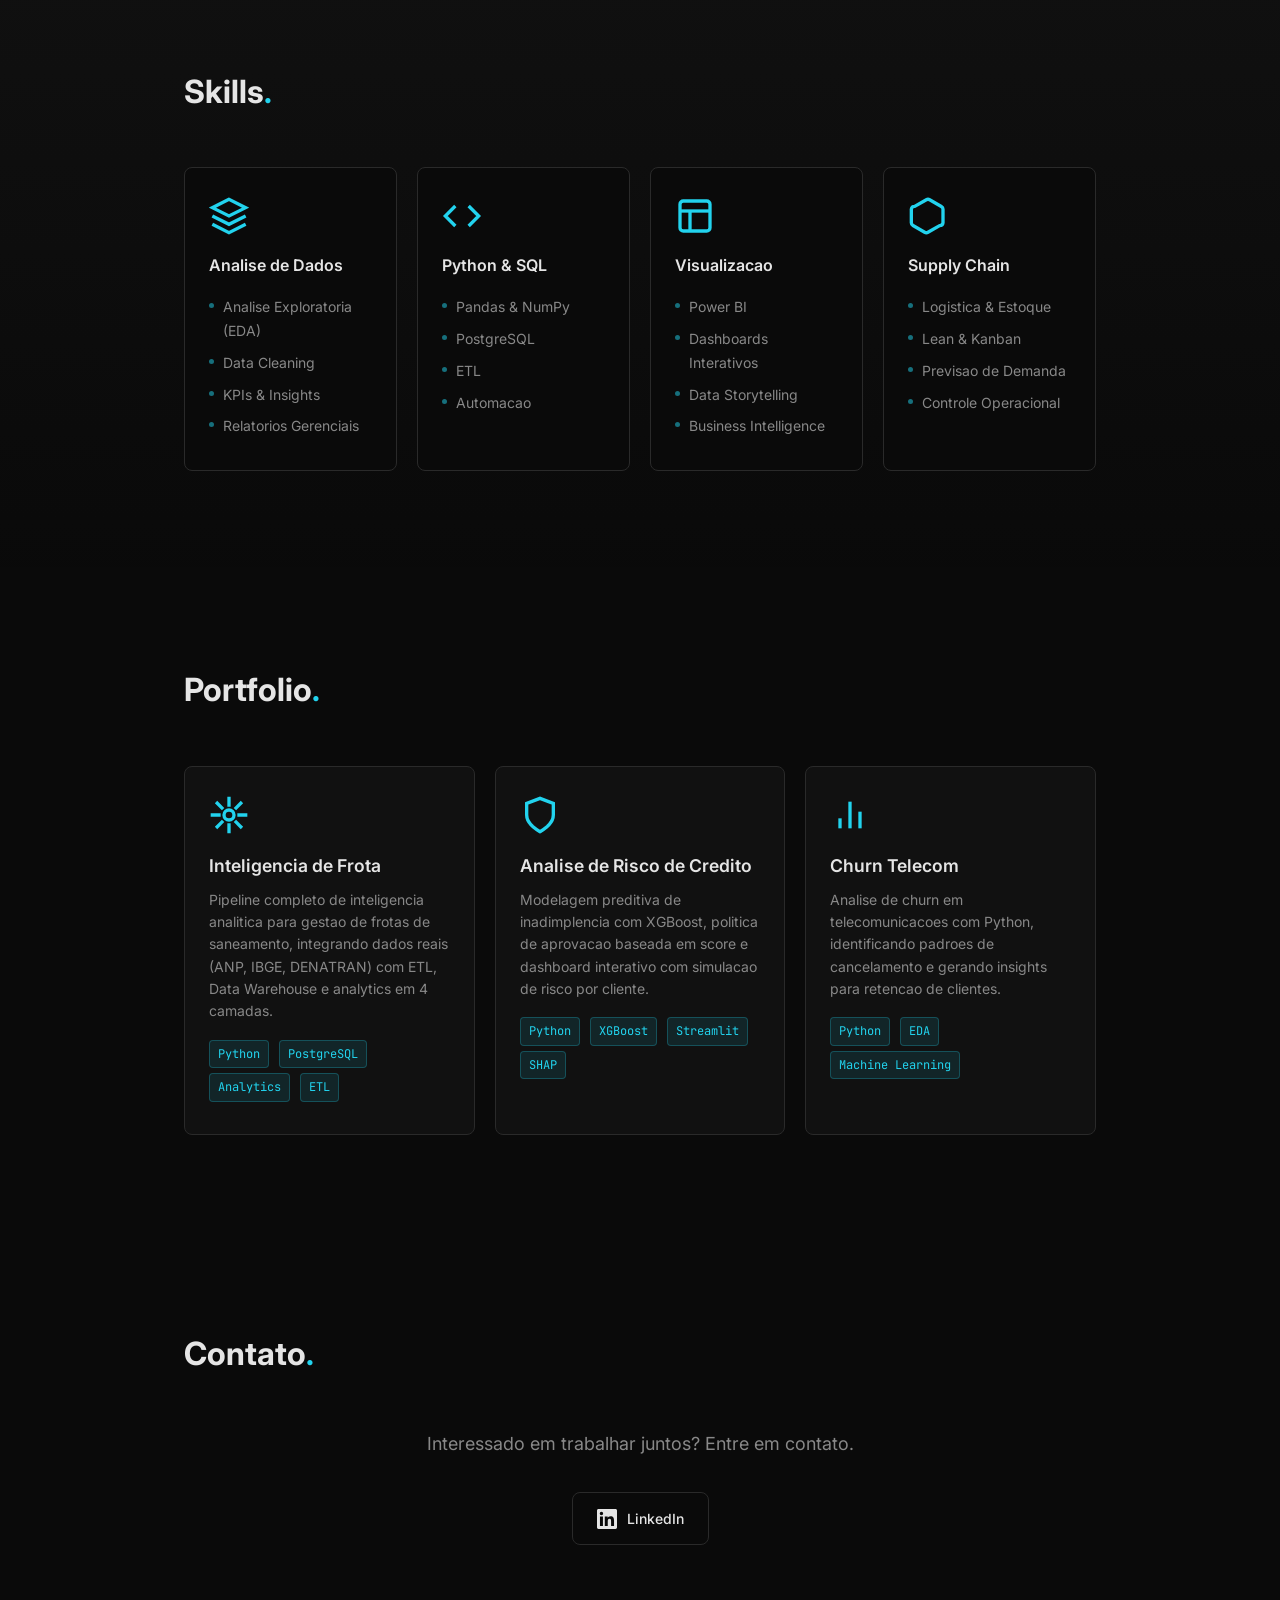
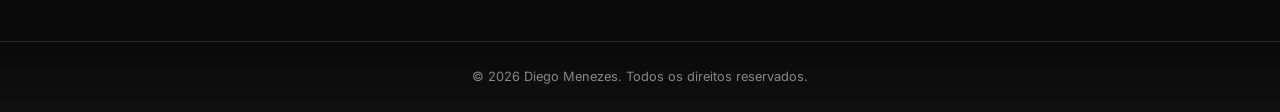
==== commit 4a6ffa1d: "Remove foto de perfil, volta ao layout original" ====
--- a/index.html
+++ b/index.html
@@ -42,7 +42,13 @@
             </div>
         </div>
         <div class="hero-visual">
-            <img src="img/profile.png" alt="Diego Menezes" class="profile-photo">
+            <div class="data-grid">
+                <div class="grid-cell"></div><div class="grid-cell"></div><div class="grid-cell active"></div><div class="grid-cell"></div><div class="grid-cell"></div>
+                <div class="grid-cell"></div><div class="grid-cell active"></div><div class="grid-cell"></div><div class="grid-cell"></div><div class="grid-cell active"></div>
+                <div class="grid-cell active"></div><div class="grid-cell"></div><div class="grid-cell"></div><div class="grid-cell active"></div><div class="grid-cell"></div>
+                <div class="grid-cell"></div><div class="grid-cell active"></div><div class="grid-cell"></div><div class="grid-cell"></div><div class="grid-cell active"></div>
+                <div class="grid-cell"></div><div class="grid-cell"></div><div class="grid-cell active"></div><div class="grid-cell"></div><div class="grid-cell"></div>
+            </div>
         </div>
     </header>
 
--- a/style.css
+++ b/style.css
@@ -213,18 +213,28 @@
     color: var(--accent);
 }
 
-/* Profile Photo */
+/* Data Grid Visual */
 .hero-visual {
     flex-shrink: 0;
-}
-
-.profile-photo {
-    width: 280px;
-    height: 280px;
-    border-radius: 50%;
-    object-fit: cover;
-    border: 3px solid var(--accent-border);
-    box-shadow: 0 0 40px rgba(34, 211, 238, 0.15);
+    opacity: 0.6;
+}
+
+.data-grid {
+    display: grid;
+    grid-template-columns: repeat(5, 36px);
+    grid-template-rows: repeat(5, 36px);
+    gap: 4px;
+}
+
+.grid-cell {
+    border: 1px solid var(--border);
+    border-radius: 4px;
+    transition: all 0.5s;
+}
+
+.grid-cell.active {
+    background: var(--accent-dim);
+    border-color: var(--accent-border);
 }
 
 /* Sections */
@@ -475,12 +485,7 @@
     }
 
     .hero-visual {
-        order: -1;
-    }
-
-    .profile-photo {
-        width: 180px;
-        height: 180px;
+        display: none;
     }
 
     .skills-grid {
